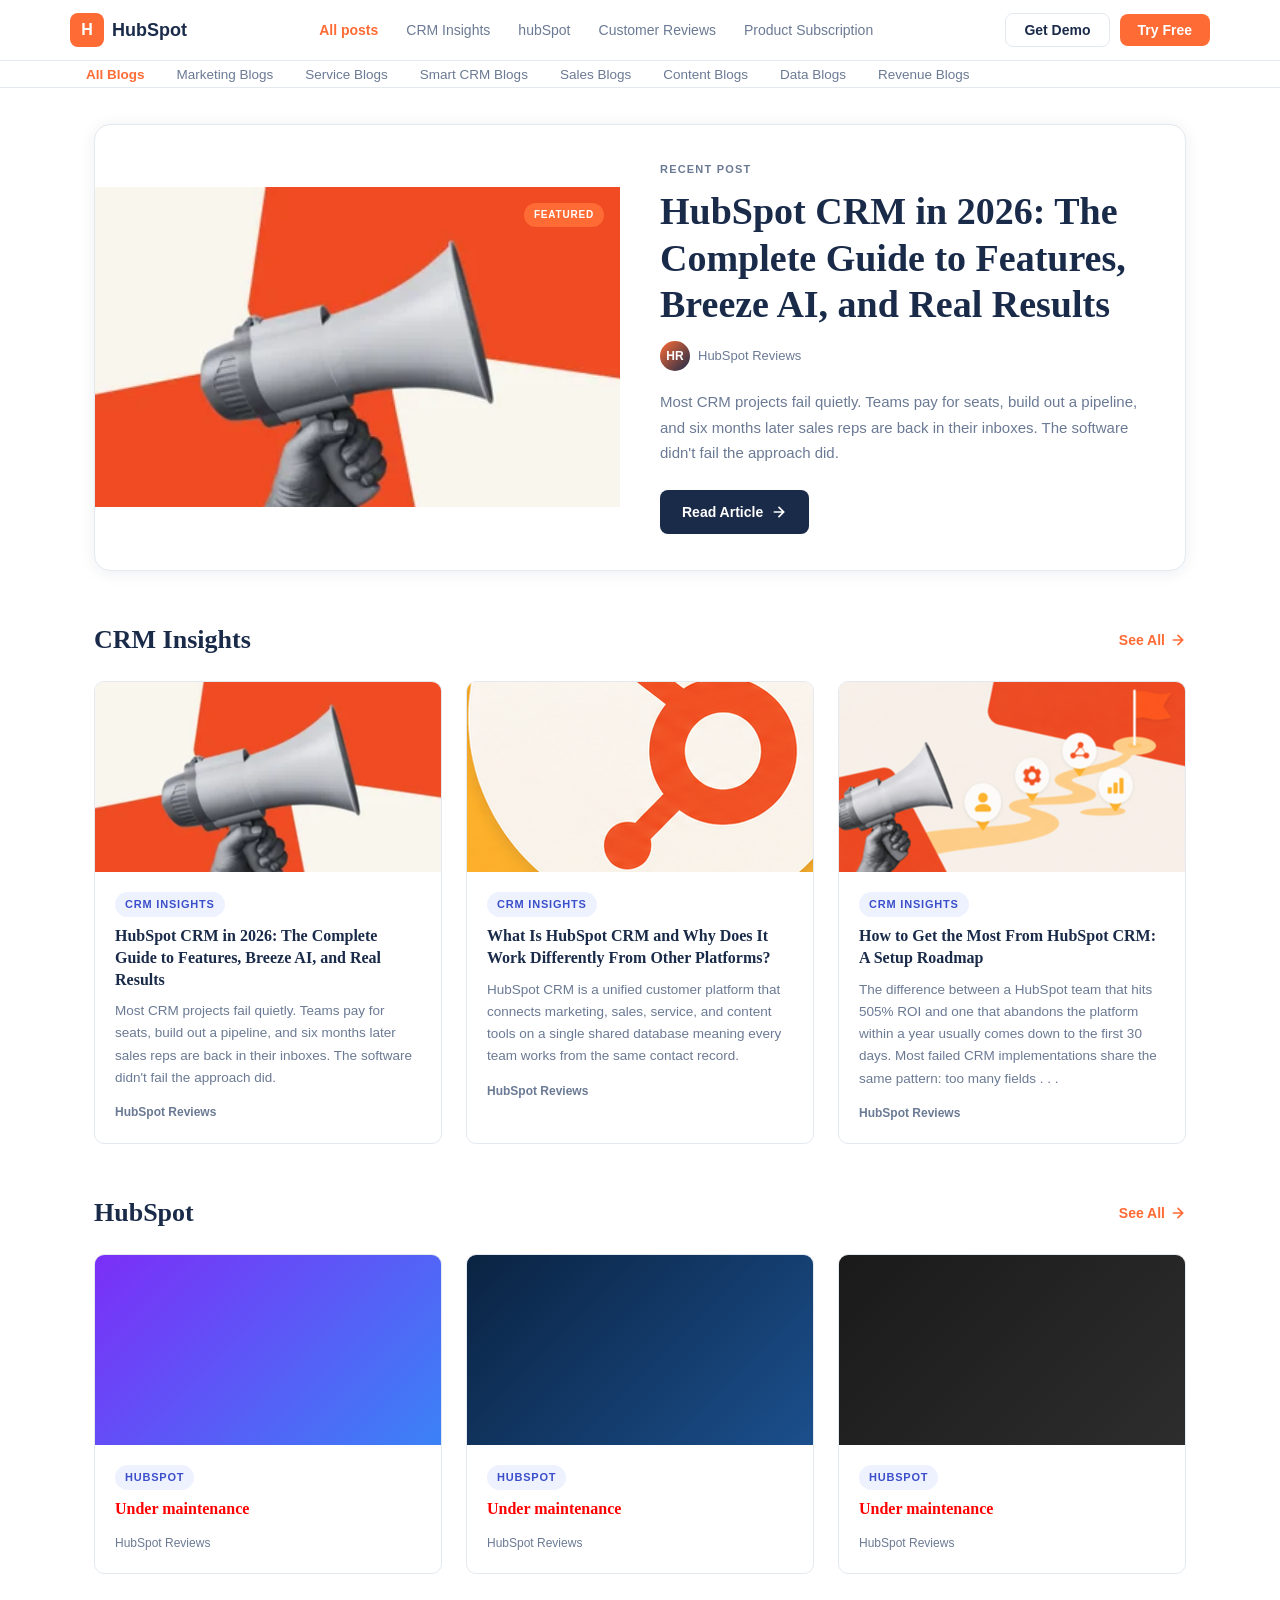
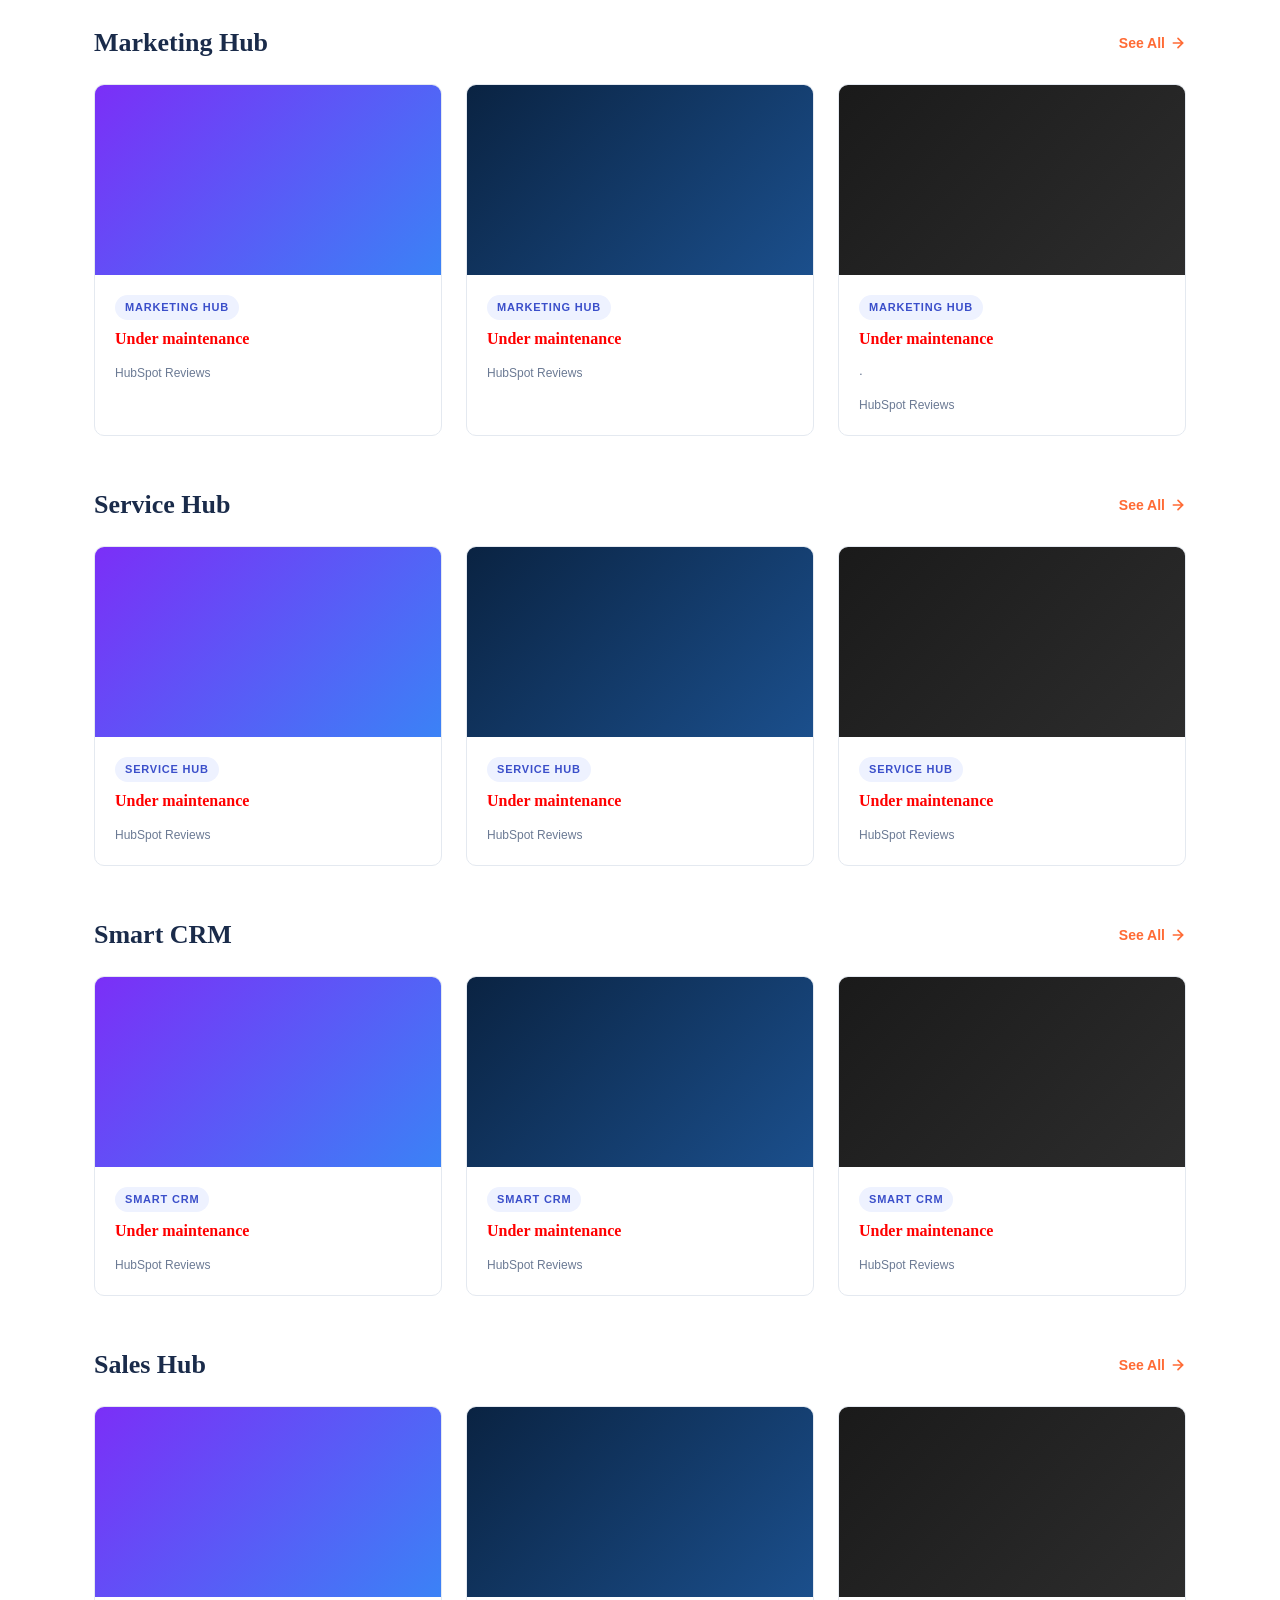
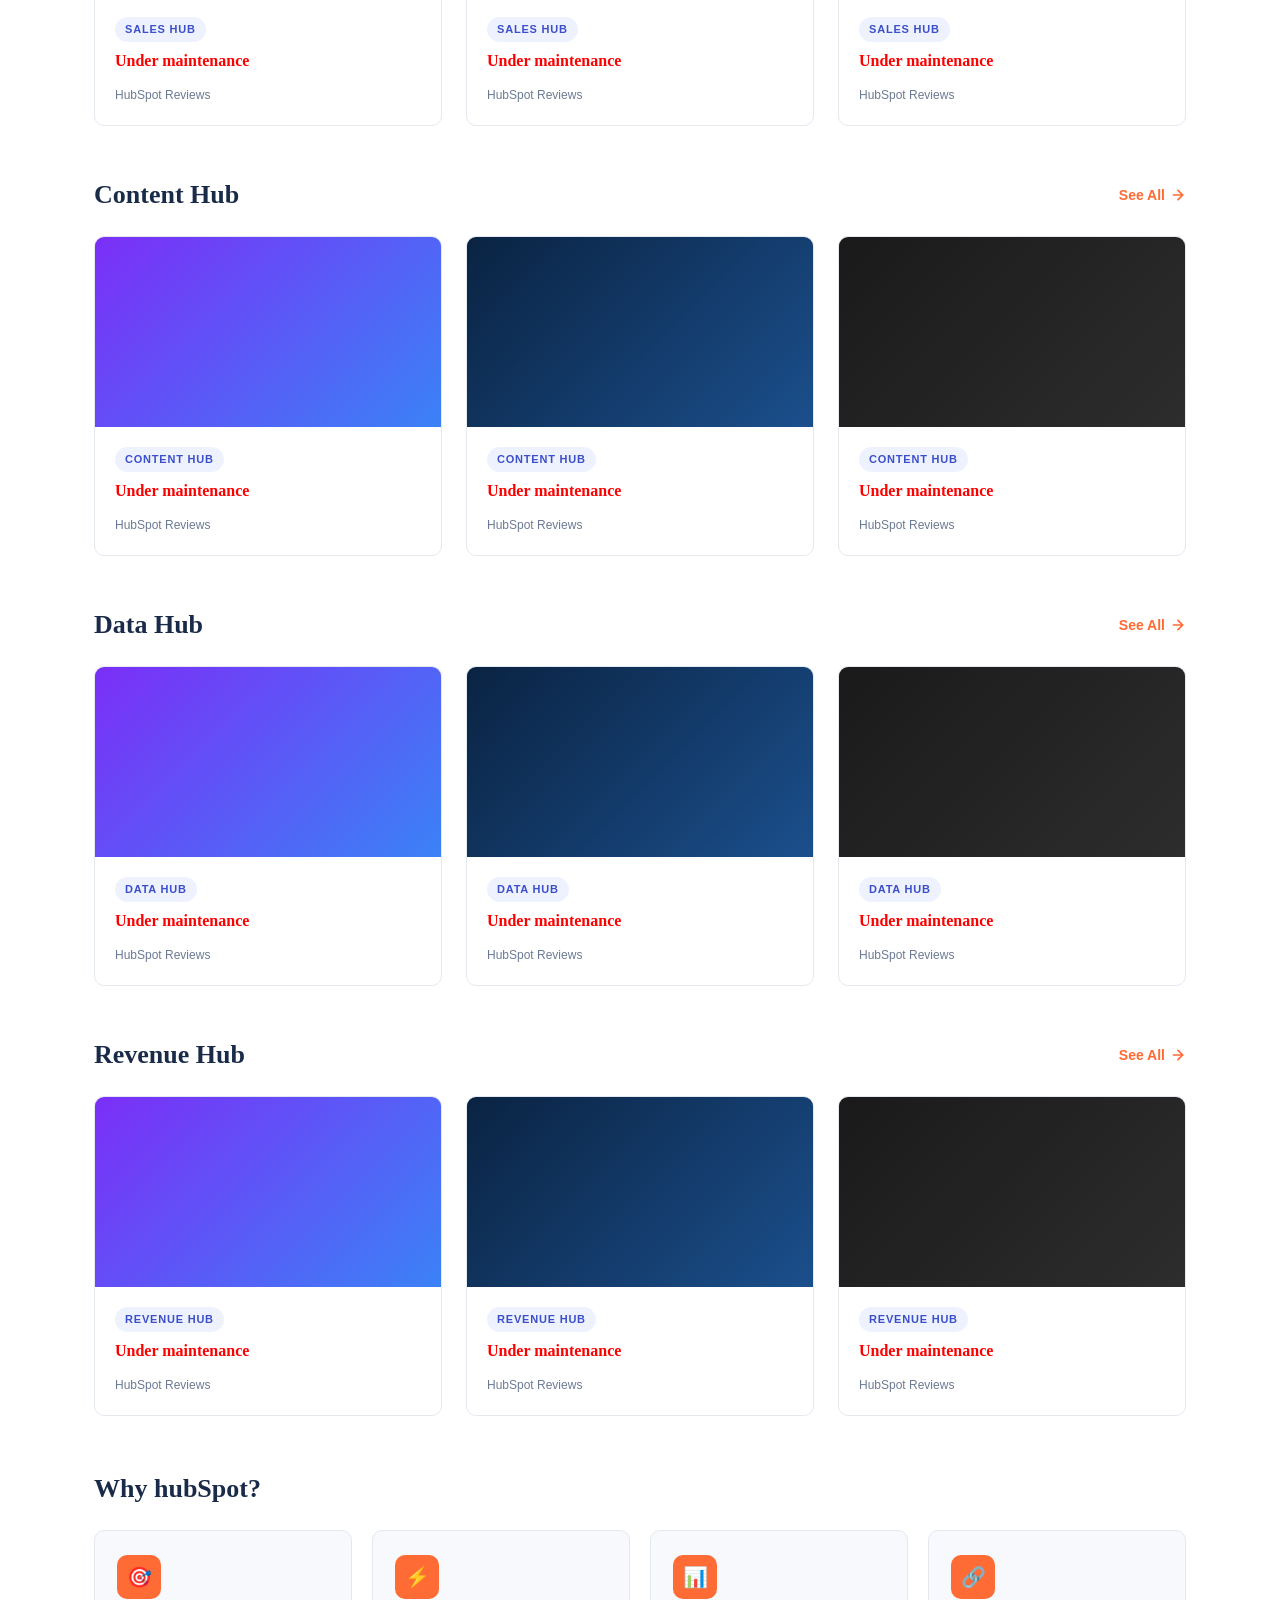
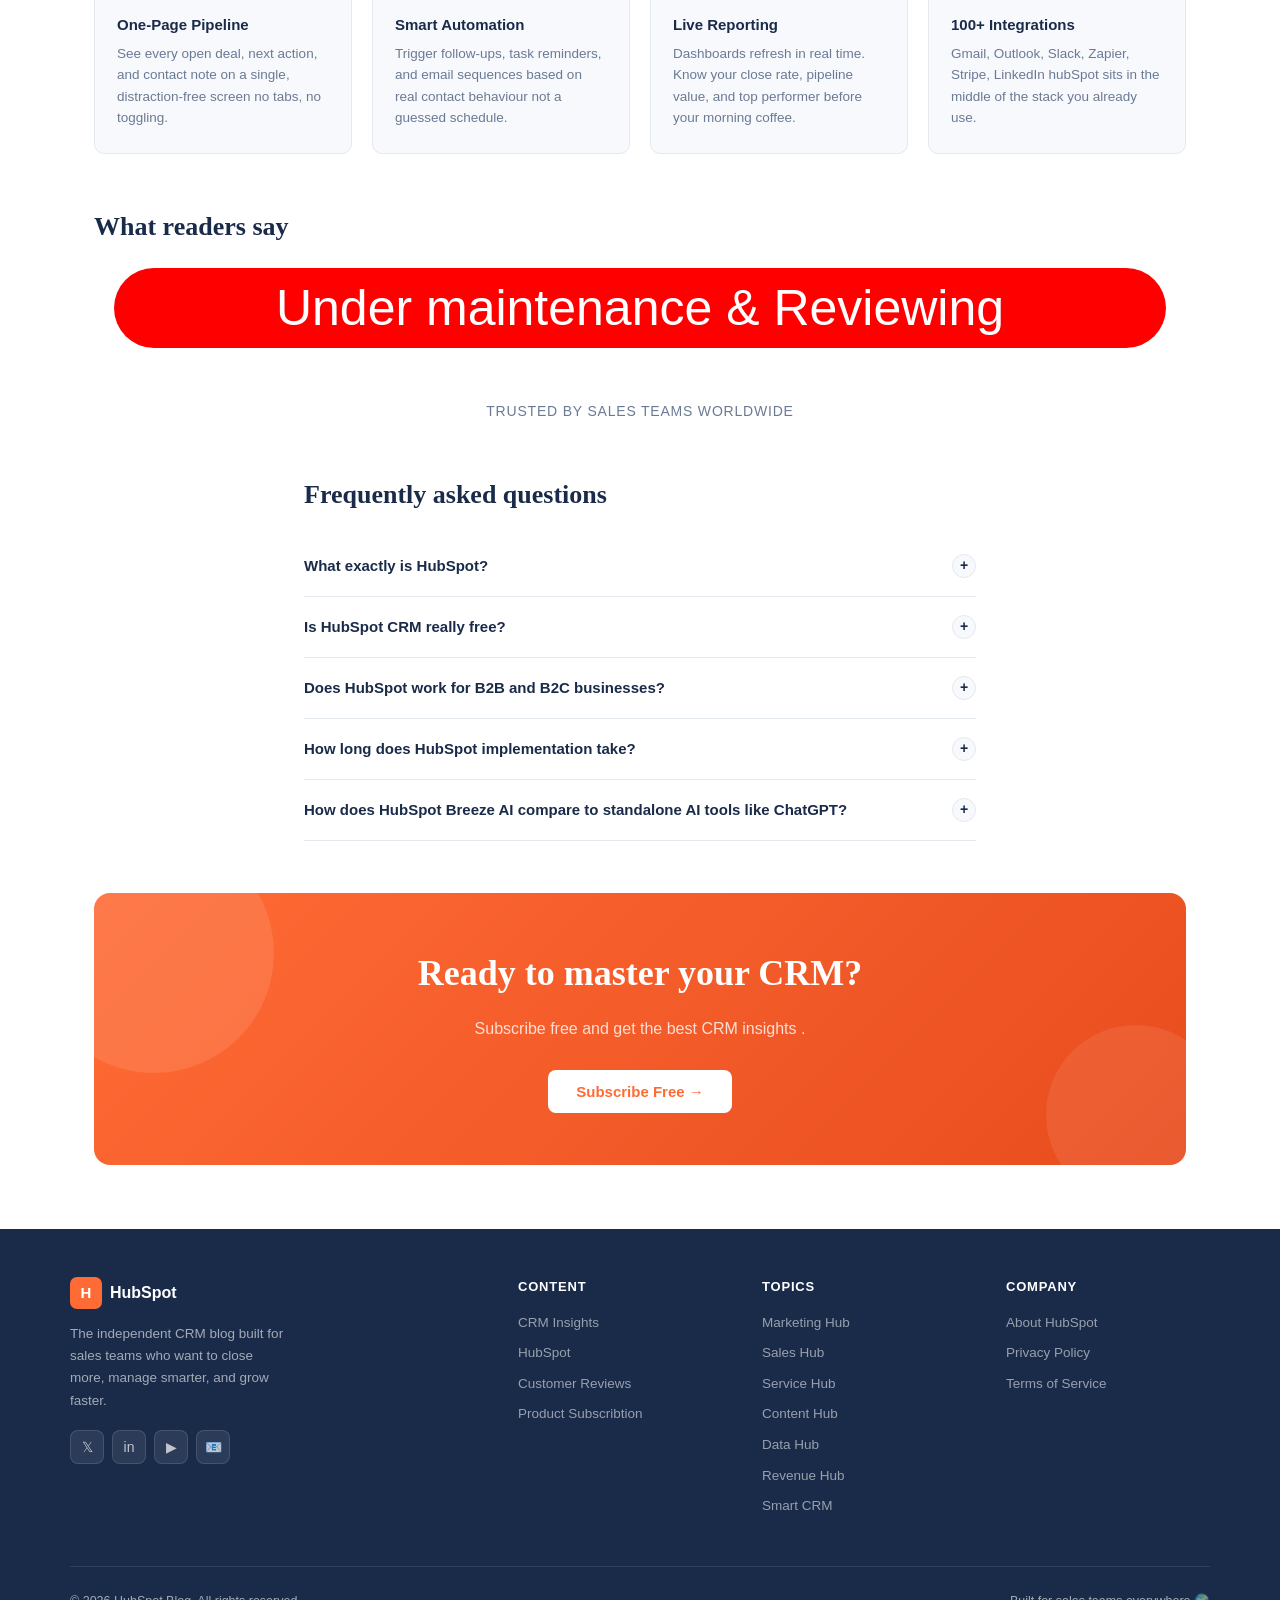
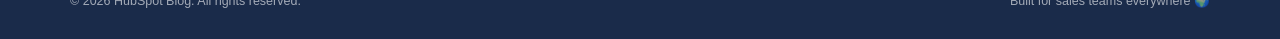
==== index.html @ 6e8374ae "Add files via upload" ====
<!DOCTYPE html>
<html lang="en">

<head>
  <meta charset="UTF-8">
  <meta name="viewport" content="width=device-width, initial-scale=1.0">
  <title>hobSpot — CRM Insights Blog</title>
  <style>
    :root {
      --orange: #FF6B35;
      --orange-light: #FF8C5A;
      --navy: #1A2B4A;
      --navy-soft: #2C3E60;
      --text: #1A2B4A;
      --text-muted: #6B7A94;
      --bg: #FFFFFF;
      --bg-soft: #F7F9FC;
      --bg-card: #FFFFFF;
      --border: #E4E9F0;
      --tag-bg: #EEF2FF;
      --tag-text: #3B4FCA;
      --radius: 10px;
      --radius-sm: 6px;
      --shadow: 0 2px 16px rgba(26, 43, 74, 0.08);
      --shadow-hover: 0 6px 28px rgba(26, 43, 74, 0.14);
      --font-display: 'Georgia', 'Times New Roman', serif;
      --font-body: -apple-system, BlinkMacSystemFont, 'Segoe UI', Roboto, sans-serif;
    }

    *,
    *::before,
    *::after {
      box-sizing: border-box;
      margin: 0;
      padding: 0;
    }

    html{
      scroll-behavior: smooth;
    }
    body {
      font-family: var(--font-body);
      color: var(--text);
      background: var(--bg);
      font-size: 16px;
      line-height: 1.6;
      -webkit-font-smoothing: antialiased;
    }

    a {
      color: inherit;
      text-decoration: none;
    }

    img {
      display: block;
      max-width: 100%;
    }

    /* ── NAV ── */
    nav {
      position: sticky;
      top: 0;
      z-index: 100;
      background: #fff;
      border-bottom: 1px solid var(--border);
      padding: 0 24px;
    }

    .nav-inner {
      max-width: 1140px;
      margin: 0 auto;
      display: flex;
      align-items: center;
      justify-content: space-between;
      height: 60px;
      gap: 20px;
    }

    .logo {
      display: flex;
      align-items: center;
      gap: 8px;
      font-weight: 700;
      font-size: 18px;
      color: var(--navy);
      flex-shrink: 0;
    }

    .logo-icon {
      width: 34px;
      height: 34px;
      background: var(--orange);
      border-radius: 8px;
      display: flex;
      align-items: center;
      justify-content: center;
      color: #fff;
      font-size: 16px;
      font-weight: 800;
    }

    .nav-links {
      display: flex;
      align-items: center;
      gap: 4px;
      list-style: none;
    }

    .nav-links a {
      padding: 6px 12px;
      border-radius: var(--radius-sm);
      font-size: 14px;
      font-weight: 500;
      color: var(--text-muted);
      transition: color .18s, background .18s;
    }

    .nav-links a:hover,
    .nav-links a.active {
      color: var(--navy);
      background: var(--bg-soft);
    }

    .nav-links a.active {
      color: var(--orange);
      background: none;
      font-weight: 600;
    }

    .nav-cta-group {
      display: flex;
      gap: 10px;
      align-items: center;
      flex-shrink: 0;
    }

    .btn-outline {
      padding: 8px 18px;
      border: 1.5px solid var(--border);
      border-radius: 8px;
      font-size: 14px;
      font-weight: 600;
      color: var(--navy);
      background: #fff;
      cursor: pointer;
      transition: border-color .18s, background .18s;
    }

    .btn-outline:hover {
      border-color: var(--navy);
      background: var(--bg-soft);
    }

    .btn-primary {
      padding: 8px 18px;
      border: none;
      border-radius: 8px;
      font-size: 14px;
      font-weight: 700;
      color: #fff;
      background: var(--orange);
      cursor: pointer;
      transition: background .18s, transform .12s;
    }

    .btn-primary:hover {
      background: var(--orange-light);
      transform: translateY(-1px);
    }

    .nav-search {
      display: flex;
      align-items: center;
      gap: 8px;
      background: var(--bg-soft);
      border: 1px solid var(--border);
      border-radius: 8px;
      padding: 6px 12px;
      max-width: 200px;
      flex: 1;
    }

    .nav-search input {
      border: none;
      background: transparent;
      font-size: 13px;
      color: var(--text);
      outline: none;
      width: 100%;
    }

    .nav-search input::placeholder {
      color: var(--text-muted);
    }

    .nav-search svg {
      flex-shrink: 0;
    }

    .hamburger {
      display: none;
      background: none;
      border: none;
      cursor: pointer;
      padding: 6px;
    }

    /* ── CATEGORY BAR ── */
    .cat-bar {
      background: #fff;
      border-bottom: 1px solid var(--border);
      padding: 0 24px;

    }

    .cat-inner {
      max-width: 1140px;
      margin: 0 auto;
      display: flex;
      gap: 0;
      overflow-x: auto;
      -webkit-overflow-scrolling: touch;
      scrollbar-width: none;
    }

    .cat-inner::-webkit-scrollbar {
      display: none;
    }

    .cat-link {
      flex-shrink: 0;
      padding: 12px 16px;
      font-size: 13.5px;
      font-weight: 500;
      color: var(--text-muted);
      border-bottom: 2.5px solid transparent;
      transition: color .18s, border-color .18s;
      cursor: pointer;
      white-space: nowrap;
    }

    .cat-link:hover {
      color: var(--navy);
    }

    .cat-link.active {
      color: var(--orange);
      border-bottom-color: var(--orange);
      font-weight: 600;
    }

    /* ── HERO FEATURE ── */
    .hero-wrap {
      max-width: 1140px;
      margin: 36px auto 0;
      padding: 0 24px;
    }

    .hero-card {
      display: grid;
      grid-template-columns: 1fr 1fr;
      gap: 40px;
      align-items: center;
      background: var(--bg-card);
      border: 1px solid var(--border);
      border-radius: 16px;
      overflow: hidden;
      box-shadow: var(--shadow);
    }

    .hero-img {
      position: relative;
      background: url(/images/image.png);
      background-size: cover;
      background-position: center;
      background-repeat: no-repeat;
      min-height: 320px;
      display: flex;
      align-items: center;
      justify-content: center;
      overflow: hidden;
    }

    .hero-img-visual {
      display: flex;
      flex-direction: column;
      gap: 10px;
      padding: 28px;
      width: 100%;
    }

    .rating-bubble {
      display: flex;
      align-items: center;
      gap: 6px;
      background: rgba(255, 255, 255, 0.12);
      backdrop-filter: blur(8px);
      border: 1px solid rgba(255, 255, 255, 0.18);
      border-radius: 10px;
      padding: 8px 14px;
      color: #fff;
      font-size: 13px;
      font-weight: 600;
      width: fit-content;
      animation: floatUp 3s ease-in-out infinite;
    }

    .rating-bubble:nth-child(2) {
      animation-delay: 1s;
      margin-left: 40px;
    }

    .rating-bubble:nth-child(3) {
      animation-delay: 2s;
      margin-left: 16px;
    }

    .stars {
      color: #FFCC00;
      letter-spacing: 1px;
    }

    @keyframes floatUp {

      0%,
      100% {
        transform: translateY(0);
      }

      50% {
        transform: translateY(-5px);
      }
    }

    .hero-badge {
      position: absolute;
      top: 16px;
      right: 16px;
      background: var(--orange);
      color: #fff;
      font-size: 10px;
      font-weight: 700;
      text-transform: uppercase;
      letter-spacing: .8px;
      padding: 4px 10px;
      border-radius: 20px;
    }

    .hero-content {
      padding: 36px 36px 36px 0;
    }

    .recent-label {
      font-size: 11px;
      font-weight: 700;
      text-transform: uppercase;
      letter-spacing: 1.2px;
      color: var(--text-muted);
      margin-bottom: 10px;
    }

    .hero-title {
      font-family: var(--font-display);
      font-size: clamp(26px, 3.5vw, 38px);
      font-weight: 700;
      color: var(--navy);
      line-height: 1.22;
      margin-bottom: 14px;
    }

    .hero-meta {
      display: flex;
      align-items: center;
      gap: 8px;
      font-size: 13px;
      color: var(--text-muted);
      margin-bottom: 18px;
    }

    .author-avatar {
      width: 30px;
      height: 30px;
      border-radius: 50%;
      background: linear-gradient(135deg, var(--orange), var(--navy));
      display: flex;
      align-items: center;
      justify-content: center;
      color: #fff;
      font-size: 12px;
      font-weight: 700;
      flex-shrink: 0;
    }

    .hero-excerpt {
      font-size: 15px;
      color: var(--text-muted);
      line-height: 1.7;
      margin-bottom: 24px;
    }

    .btn-read {
      display: inline-flex;
      align-items: center;
      gap: 8px;
      padding: 11px 22px;
      background: var(--navy);
      color: #fff;
      border-radius: 8px;
      font-size: 14px;
      font-weight: 600;
      transition: background .18s, transform .12s;
    }

    .btn-read:hover {
      background: var(--navy-soft);
      transform: translateY(-1px);
    }

    .btn-read svg {
      transition: transform .18s;
    }

    .btn-read:hover svg {
      transform: translateX(4px);
    }

    /* ── TOPICS ── */
    .topics-wrap {
      max-width: 1140px;
      margin: 28px auto 0;
      padding: 0 24px;
      display: flex;
      align-items: center;
      flex-wrap: wrap;
      gap: 8px;
    }

    .topics-label {
      font-size: 13px;
      font-weight: 600;
      color: var(--text-muted);
      margin-right: 4px;
    }

    .topic-tag {
      padding: 5px 14px;
      border: 1.5px solid var(--border);
      border-radius: 20px;
      font-size: 13px;
      color: var(--text-muted);
      cursor: pointer;
      transition: border-color .18s, color .18s, background .18s;
      white-space: nowrap;
    }

    .topic-tag:hover,
    .topic-tag.active {
      border-color: var(--orange);
      color: var(--orange);
      background: #FFF3EE;
    }

    /* ── SECTION HEADER ── */
    .section-header {
      max-width: 1140px;
      margin: 48px auto 0;
      padding: 0 24px;
      display: flex;
      align-items: center;
      justify-content: space-between;
    }

    .section-title {
      font-family: var(--font-display);
      font-size: clamp(20px, 2.5vw, 26px);
      font-weight: 700;
      color: var(--navy);
    }

    .see-all {
      display: flex;
      align-items: center;
      gap: 5px;
      font-size: 14px;
      font-weight: 600;
      color: var(--orange);
      cursor: pointer;
      transition: gap .18s;
    }

    .see-all:hover {
      gap: 9px;
    }

    /* ── CARD GRID ── */
    .cards-wrap {
      max-width: 1140px;
      margin: 20px auto 0;
      padding: 0 24px;
      display: grid;
      grid-template-columns: repeat(3, 1fr);
      gap: 24px;
    }

    .blog-card {
      background: var(--bg-card);
      border: 1px solid var(--border);
      border-radius: var(--radius);
      overflow: hidden;
      transition: box-shadow .22s, transform .22s;
      cursor: pointer;
    }

    .blog-card:hover {
      box-shadow: var(--shadow-hover);
      transform: translateY(-3px);
    }

    .card-img {
      width: 100%;
      height: 190px;
      object-fit: cover;
      background: url(/images/image.png);
      background-position: center;
      display: flex;
      align-items: center;
      justify-content: center;
      position: relative;
      overflow: hidden;
    }

    .card-img-alt {
      object-fit: cover;
      background: url(/images/image1.png);
      background-position: center;
    }

    .card-img-alt2 {
      object-fit: cover;
      background: url(/images/image2.png);
      background-position: center;
    }

    .card-img-inner {
      padding: 20px;
      width: 100%;
    }

    .card-img-team {
      display: flex;
      gap: 8px;
      align-items: flex-end;
      justify-content: center;
      padding: 24px;
    }

    .person-block {
      display: flex;
      flex-direction: column;
      align-items: center;
      gap: 6px;
    }

    .person-avatar {
      border-radius: 8px;
      background: rgba(255, 255, 255, 0.15);
      border: 1px solid rgba(255, 255, 255, 0.2);
    }

    .card-cat {
      display: inline-block;
      background: var(--tag-bg);
      color: var(--tag-text);
      font-size: 11px;
      font-weight: 700;
      text-transform: uppercase;
      letter-spacing: .8px;
      padding: 4px 10px;
      border-radius: 20px;
      margin-bottom: 8px;
    }

    .card-content {
      padding: 18px 20px 20px;
    }

    .card-title {
      font-family: var(--font-display);
      font-size: 16px;
      font-weight: 700;
      color: var(--navy);
      line-height: 1.35;
      margin-bottom: 10px;
    }

    .card-excerpt {
      font-size: 13.5px;
      color: var(--text-muted);
      line-height: 1.65;
      margin-bottom: 14px;
    }

    .card-meta {
      display: flex;
      align-items: center;
      gap: 10px;
      font-size: 12px;
      color: var(--text-muted);
    }

    .card-meta-dot {
      width: 3px;
      height: 3px;
      border-radius: 50%;
      background: var(--border);
    }



    /* ── BENEFITS ── */
    .benefits-wrap {
      max-width: 1140px;
      margin: 52px auto 0;
      padding: 0 24px;
    }

    .benefits-grid {
      display: grid;
      grid-template-columns: repeat(4, 1fr);
      gap: 20px;
      margin-top: 20px;
    }

    .benefit-card {
      background: var(--bg-soft);
      border-radius: var(--radius);
      padding: 24px 22px;
      border: 1px solid var(--border);
      transition: box-shadow .2s;
    }

    .benefit-card:hover {
      box-shadow: var(--shadow);
    }

    .benefit-icon {
      width: 44px;
      height: 44px;
      border-radius: 10px;
      background: var(--orange);
      display: flex;
      align-items: center;
      justify-content: center;
      margin-bottom: 14px;
      font-size: 20px;
    }

    .benefit-title {
      font-size: 15px;
      font-weight: 700;
      color: var(--navy);
      margin-bottom: 6px;
    }

    .benefit-desc {
      font-size: 13.5px;
      color: var(--text-muted);
      line-height: 1.6;
    }

    /* ── REVIEWS ── */
    .reviews-wrap {
      max-width: 1140px;
      margin: 52px auto 0;
      padding: 0 24px;
    }

    .reviews-grid {
      display: grid;
      grid-template-columns: repeat(3, 1fr);
      gap: 20px;
      margin-top: 20px;
    }

    .review-card {
      background: var(--bg-soft);
      border: 1px solid var(--border);
      border-radius: var(--radius);
      padding: 24px;
      transition: box-shadow .2s;
    }

    .review-card:hover {
      box-shadow: var(--shadow);
    }

    .review-stars {
      color: #FFCC00;
      font-size: 15px;
      margin-bottom: 12px;
      letter-spacing: 2px;
    }

    .review-text {
      font-size: 14.5px;
      color: var(--text);
      line-height: 1.7;
      margin-bottom: 16px;
      font-style: italic;
    }

    .review-author {
      display: flex;
      align-items: center;
      gap: 10px;
    }

    .review-avatar {
      width: 36px;
      height: 36px;
      border-radius: 50%;
      display: flex;
      align-items: center;
      justify-content: center;
      font-size: 14px;
      font-weight: 700;
      color: #fff;
      flex-shrink: 0;
    }

    .review-name {
      font-size: 13.5px;
      font-weight: 700;
      color: var(--navy);
    }

    .review-role {
      font-size: 12px;
      color: var(--text-muted);
    }

    /* ── TRUST BADGES ── */
    .trust-wrap {
      max-width: 1140px;
      margin: 52px auto 0;
      padding: 0 24px;
      text-align: center;
    }

    .trust-title {
      font-size: 14px;
      color: var(--text-muted);
      font-weight: 500;
      margin-bottom: 24px;
      text-transform: uppercase;
      letter-spacing: .8px;
    }

    .trust-badges {
      display: flex;
      align-items: center;
      justify-content: center;
      flex-wrap: wrap;
      gap: 20px;
    }

    .trust-badge {
      display: flex;
      align-items: center;
      gap: 8px;
      padding: 12px 22px;
      border: 1.5px solid var(--border);
      border-radius: 10px;
      font-size: 13px;
      font-weight: 600;
      color: var(--navy);
      background: #fff;
    }

    .trust-badge-icon {
      font-size: 18px;
    }

    /* ── FAQ ── */
    .faq-wrap {
      max-width: 720px;
      margin: 52px auto 0;
      padding: 0 24px;
    }

    .faq-item {
      border-bottom: 1px solid var(--border);
      overflow: hidden;
    }

    .faq-question {
      display: flex;
      align-items: center;
      justify-content: space-between;
      padding: 18px 0;
      cursor: pointer;
      font-size: 15px;
      font-weight: 600;
      color: var(--navy);
      gap: 16px;
      user-select: none;
    }

    .faq-icon {
      width: 24px;
      height: 24px;
      border-radius: 50%;
      background: var(--bg-soft);
      border: 1.5px solid var(--border);
      display: flex;
      align-items: center;
      justify-content: center;
      flex-shrink: 0;
      transition: background .18s, transform .28s;
      font-size: 14px;
      color: var(--navy);
      font-weight: 700;
    }

    .faq-item.open .faq-icon {
      background: var(--orange);
      color: #fff;
      border-color: var(--orange);
      transform: rotate(45deg);
    }

    .faq-answer {
      max-height: 0;
      overflow: hidden;
      transition: max-height .32s cubic-bezier(0.4, 0, 0.2, 1), padding .32s;
      font-size: 14.5px;
      color: var(--text-muted);
      line-height: 1.75;
    }

    .faq-answer-inner {
      padding: 0 0 18px;
    }

    /* ── CTA BOTTOM ── */
    .cta-wrap {
      max-width: 1140px;
      margin: 52px auto 0;
      padding: 0 24px;
    }

    .cta-card {
      background: linear-gradient(135deg, #FF6B35 0%, #E84C1E 100%);
      border-radius: 16px;
      padding: 52px;
      text-align: center;
      position: relative;
      overflow: hidden;
    }

    .cta-card::before {
      content: '';
      position: absolute;
      top: -60px;
      left: -60px;
      width: 240px;
      height: 240px;
      border-radius: 50%;
      background: rgba(255, 255, 255, 0.1);
      pointer-events: none;
    }

    .cta-card::after {
      content: '';
      position: absolute;
      bottom: -40px;
      right: -40px;
      width: 180px;
      height: 180px;
      border-radius: 50%;
      background: rgba(255, 255, 255, 0.08);
      pointer-events: none;
    }

    .cta-title {
      font-family: var(--font-display);
      font-size: clamp(24px, 3vw, 36px);
      font-weight: 700;
      color: #fff;
      margin-bottom: 14px;
      position: relative;
    }

    .cta-sub {
      font-size: 16px;
      color: rgba(255, 255, 255, 0.8);
      margin-bottom: 28px;
      position: relative;
    }

    .cta-btns {
      display: flex;
      gap: 12px;
      justify-content: center;
      flex-wrap: wrap;
      position: relative;
    }

    .cta-btn-white {
      padding: 13px 28px;
      background: #fff;
      color: var(--orange);
      border: none;
      border-radius: 8px;
      font-size: 15px;
      font-weight: 700;
      cursor: pointer;
      transition: transform .14s, box-shadow .14s;
    }

    .cta-btn-white:hover {
      transform: translateY(-2px);
      box-shadow: 0 6px 20px rgba(0, 0, 0, 0.2);
    }

    .cta-btn-ghost {
      padding: 13px 28px;
      background: transparent;
      color: #fff;
      border: 2px solid rgba(255, 255, 255, 0.5);
      border-radius: 8px;
      font-size: 15px;
      font-weight: 600;
      cursor: pointer;
      transition: border-color .18s, background .18s;
    }

    .cta-btn-ghost:hover {
      border-color: #fff;
      background: rgba(255, 255, 255, 0.1);
    }

    /* ── FOOTER ── */
    footer {
      margin-top: 64px;
      background: var(--navy);
      color: rgba(255, 255, 255, 0.6);
      padding: 48px 24px 28px;
    }

    .footer-inner {
      max-width: 1140px;
      margin: 0 auto;
      display: grid;
      grid-template-columns: 2fr 1fr 1fr 1fr;
      gap: 40px;
      padding-bottom: 40px;
      border-bottom: 1px solid rgba(255, 255, 255, 0.1);
    }

    .footer-logo {
      display: flex;
      align-items: center;
      gap: 8px;
      margin-bottom: 14px;
    }

    .footer-logo-icon {
      width: 32px;
      height: 32px;
      background: var(--orange);
      border-radius: 7px;
      display: flex;
      align-items: center;
      justify-content: center;
      color: #fff;
      font-size: 15px;
      font-weight: 800;
    }

    .footer-logo-text {
      font-size: 16px;
      font-weight: 700;
      color: #fff;
    }

    .footer-tagline {
      font-size: 13.5px;
      line-height: 1.65;
      max-width: 220px;
      margin-bottom: 18px;
    }

    .footer-social {
      display: flex;
      gap: 8px;
    }

    .social-btn {
      width: 34px;
      height: 34px;
      border-radius: 8px;
      background: rgba(255, 255, 255, 0.08);
      border: 1px solid rgba(255, 255, 255, 0.12);
      display: flex;
      align-items: center;
      justify-content: center;
      font-size: 14px;
      color: rgba(255, 255, 255, 0.7);
      cursor: pointer;
      transition: background .18s;
      text-decoration: none;
    }

    .social-btn:hover {
      background: rgba(255, 255, 255, 0.15);
      color: #fff;
    }

    .footer-col-title {
      font-size: 13px;
      font-weight: 700;
      color: #fff;
      text-transform: uppercase;
      letter-spacing: .8px;
      margin-bottom: 14px;
    }

    .footer-col a {
      display: block;
      font-size: 13.5px;
      color: rgba(255, 255, 255, 0.55);
      margin-bottom: 9px;
      transition: color .18s;
    }

    .footer-col a:hover {
      color: #fff;
    }

    .footer-bottom {
      max-width: 1140px;
      margin: 24px auto 0;
      display: flex;
      align-items: center;
      justify-content: space-between;
      font-size: 12.5px;
      flex-wrap: wrap;
      gap: 8px;
    }

    /* ── MOBILE NAV DRAWER ── */
    .mobile-menu {
      display: none;
      position: fixed;
      inset: 0;
      z-index: 200;
    }

    .mobile-menu.open {
      display: block;
    }

    .mobile-overlay {
      position: absolute;
      inset: 0;
      background: rgba(0, 0, 0, 0.4);
    }

    .mobile-drawer {
      position: absolute;
      top: 0;
      right: 0;
      width: 260px;
      height: 100%;
      background: #fff;
      padding: 20px 24px;
      overflow-y: auto;
    }

    .mobile-drawer-header {
      display: flex;
      justify-content: flex-end;
      margin-bottom: 20px;
    }

    .mobile-close {
      background: none;
      border: none;
      font-size: 22px;
      cursor: pointer;
      color: var(--navy);
    }

    .mobile-nav-link {
      display: block;
      padding: 12px 0;
      font-size: 15px;
      font-weight: 500;
      color: var(--navy);
      border-bottom: 1px solid var(--border);
    }

    /* ── RESPONSIVE ── */
    @media (max-width: 960px) {
      .hero-card {
        grid-template-columns: 1fr;
      }

      .hero-img {
        min-height: 220px;
      }

      .hero-content {
        padding: 28px;
      }

      .cards-wrap {
        grid-template-columns: 1fr 1fr;
      }

      .benefits-grid {
        grid-template-columns: 1fr 1fr;
      }

      .reviews-grid {
        grid-template-columns: 1fr 1fr;
      }

      .newsletter-card {
        grid-template-columns: 1fr;
        padding: 32px;
        gap: 24px;
      }

      .footer-inner {
        grid-template-columns: 1fr 1fr;
        gap: 28px;
      }

      .nav-links,
      .nav-search {
        display: none;
      }

      .hamburger {
        display: block;
      }
    }

    @media (max-width: 640px) {
      .cards-wrap {
        grid-template-columns: 1fr;
      }

      .benefits-grid {
        grid-template-columns: 1fr 1fr;
      }

      .reviews-grid {
        grid-template-columns: 1fr;
      }

      .nl-input-row {
        flex-direction: column;
      }

      .footer-inner {
        grid-template-columns: 1fr;
      }

      .cta-card {
        padding: 36px 24px;
      }

      .hero-card {
        border-radius: 12px;
      }

      .section-header {
        flex-wrap: wrap;
        gap: 8px;
      }
    }

    @media (max-width: 400px) {
      .benefits-grid {
        grid-template-columns: 1fr;
      }
    }

    /* ── TOAST ── */
    .toast {
      position: fixed;
      bottom: 24px;
      right: 24px;
      background: var(--navy);
      color: #fff;
      padding: 14px 22px;
      border-radius: 10px;
      font-size: 14px;
      font-weight: 500;
      box-shadow: 0 8px 24px rgba(0, 0, 0, 0.2);
      opacity: 0;
      transform: translateY(16px);
      transition: opacity .28s, transform .28s;
      z-index: 9999;
      max-width: 300px;
    }

    .toast.show {
      opacity: 1;
      transform: translateY(0);
    }

    /* ── READING PROGRESS ── */
    #progress-bar {
      position: fixed;
      top: 0;
      left: 0;
      height: 3px;
      background: var(--orange);
      width: 0%;
      z-index: 999;
      transition: width .1s;
    }
  </style>
</head>

<body>

  <div id="progress-bar"></div>

  <!-- NAV -->
  <nav>
    <div class="nav-inner">
      <a href="#" class="logo">
        <div class="logo-icon">H</div>
        HubSpot
      </a>
      <ul class="nav-links">
        <li><a href="#hero" class="active">All posts</a></li>
        <li><a href="#insights">CRM Insights</a></li>
        <li><a href="#HubSpot">hubSpot </a></li>
        <li><a href="#review">Customer Reviews</a></li>
        <li><a href="#produt">Product Subscription</a></li>
      </ul>

      <div class="nav-cta-group">
        <button class="btn-outline">Get Demo</button>
        <button class="btn-primary">Try Free</button>
      </div>
      <button class="hamburger" onclick="openMenu()" aria-label="Menu">
        <svg width="22" height="22" viewBox="0 0 24 24" fill="none" stroke="#1A2B4A" stroke-width="2.2"
          stroke-linecap="round">
          <line x1="3" y1="6" x2="21" y2="6" />
          <line x1="3" y1="12" x2="21" y2="12" />
          <line x1="3" y1="18" x2="21" y2="18" />
        </svg>
      </button>
    </div>
  </nav>

  <!-- CATEGORY BAR -->
  <div class="cat-bar">
    <div class="cat-inner">
      <a href="#hero"><span class="cat-link active">All Blogs</span></a>
      <a href="#Marketing"> <span class="cat-link">Marketing Blogs</span></a>
      <a href="#Service"> <span class="cat-link">Service Blogs</span></a>
      <a href="#Smart"> <span class="cat-link">Smart CRM Blogs</span></a>
      <a href="#Sales"> <span class="cat-link">Sales Blogs</span></a>
      <a href="#Content"> <span class="cat-link">Content Blogs </span></a>
      <a href="#Data"> <span class="cat-link">Data Blogs</span></a>
      <a href="#Revenue"> <span class="cat-link">Revenue Blogs</span></a>

    </div>
  </div>

  <!-- HERO FEATURED POST -->
  <section id="hero">
    <div class="hero-wrap">
      <div class="hero-card">
        <div class="hero-img">
          <div class="hero-img-visual">
          </div>
          <div class="hero-badge">FEATURED</div>
        </div>
        <div class="hero-content">
          <p class="recent-label">RECENT POST</p>
          <h1 class="hero-title">HubSpot CRM in 2026: The Complete Guide to Features, Breeze AI, and Real Results</h1>
          <div class="hero-meta">
            <div class="author-avatar">HR</div>
            <span>HubSpot Reviews</span>
            

          </div>
          <p class="hero-excerpt">
            Most CRM projects fail quietly. Teams pay for seats, build out a pipeline, and six months later sales reps
            are
            back in their inboxes. The software didn't fail the approach did. </p>
          <a href="/pages/heroPage.html" target="_blank" class="btn-read">
            Read Article
            <svg width="16" height="16" viewBox="0 0 24 24" fill="none" stroke="currentColor" stroke-width="2.5"
              stroke-linecap="round">
              <path d="M5 12h14M12 5l7 7-7 7" />
            </svg>
          </a>
        </div>
      </div>
    </div>
  </section>

  <!-- TOPICS 
  <div class="topics-wrap">
    <span class="topics-label">Topics:</span>
    <span class="topic-tag active">Contact management</span>
    <span class="topic-tag">CRM</span>
    <span class="topic-tag">Customer relationship management</span>
    <span class="topic-tag">Email management</span>
    <span class="topic-tag">Lead generation</span>
    <span class="topic-tag">News</span>
    <span class="topic-tag">Pipeline management</span>
    <span class="topic-tag">Sales automation</span>
    <span class="topic-tag">Sales career</span>
    <span class="topic-tag">Sales process</span>
    <span class="topic-tag">Sales productivity</span>
    <span class="topic-tag">Small business</span>
    <span class="topic-tag">Thought leadership</span>
  </div>-->

  <!-- CRM INSIGHTS -->
  <section id="insights">
    <div class="section-header">
      <h2 class="section-title">CRM Insights</h2>
      <a href="#" class="see-all">See All <svg width="16" height="16" viewBox="0 0 24 24" fill="none"
          stroke="currentColor" stroke-width="2.5" stroke-linecap="round">
          <path d="M5 12h14M12 5l7 7-7 7" />
        </svg></a>
    </div>
    <div class="cards-wrap">
      <!-- Card 1 
        <span class="card-meta-dot"></span> -->
      <div class="blog-card" onclick="showToast('Opening article...')">
        <a href="/pages/heroPage.html" target="_blank">
          <div class="card-img">
            <div class="card-img-inner">
            </div>
          </div>
          <div class="card-content">
            <span class="card-cat">CRM Insights</span>
            <h3 class="card-title">HubSpot CRM in 2026: The Complete Guide to Features, Breeze AI, and Real Results</h3>
            <p class="card-excerpt">Most CRM projects fail quietly. Teams pay for seats, build out a pipeline, and six
              months later sales reps are back in their inboxes. The software didn't fail the approach did.</p>
            <div class="card-meta">
              <span><strong> HubSpot Reviews</strong></span>

            </div>
          </div>
        </a>
      </div>
      <!-- Card 2 -->
      <div class="blog-card" onclick="showToast('Opening article...')">
        <a href="/pages/page2.html" target="_blank">
          <div class="card-img card-img-alt">
            <div class="card-img-team">
            </div>
          </div>
          <div class="card-content">
            <span class="card-cat">CRM Insights</span>
            <h3 class="card-title">What Is HubSpot CRM and Why Does It Work Differently From Other Platforms?</h3>
            <p class="card-excerpt">HubSpot CRM is a unified customer platform that connects marketing, sales, service,
              and content tools on a single shared database meaning every team works from the same contact record.</p>
            <div class="card-meta">
              <span><strong> HubSpot Reviews </strong></span>

            </div>
          </div>
        </a>
      </div>
      <!-- Card 3 -->
      <div class="blog-card" onclick="showToast('Opening article...')">
        <a href="/pages/page3.html" target="_blank">
          <div class="card-img card-img-alt2">

          </div>
          <div class="card-content">
            <span class="card-cat">CRM Insights</span>
            <h3 class="card-title">How to Get the Most From HubSpot CRM: A Setup Roadmap</h3>
            <p class="card-excerpt">The difference between a HubSpot team that hits 505% ROI and one that abandons the
              platform within a year usually comes down to the first 30 days. Most failed CRM implementations share the
              same pattern: too many fields . . .
            </p>
            <div class="card-meta">
              <span><strong>HubSpot Reviews</strong></span>

            </div>
          </div>
        </a>
      </div>
    </div>
  </section>

  <!-- HOBSPOT TIPS -->
  <section id="HubSpot">
    <div class="section-header">
      <h2 class="section-title">HubSpot </h2>
      <a href="#" class="see-all">See All <svg width="16" height="16" viewBox="0 0 24 24" fill="none"
          stroke="currentColor" stroke-width="2.5" stroke-linecap="round">
          <path d="M5 12h14M12 5l7 7-7 7" />
        </svg></a>
    </div>
    <div class="cards-wrap">
      <div class="blog-card" onclick="showToast('Opening article...')">
        <div class="card-img" style="background:linear-gradient(135deg,#7B2FF7,#3B82F6);">

        </div>
        <div class="card-content">
          <span class="card-cat">hubSpot</span>
          <h3 class="card-title"><span style="color: red;""> Under maintenance</span></h3>
          <p class=" card-excerpt"> </p>
              <div class="card-meta">
                <span>HubSpot Reviews</span>

              </div>
        </div>
      </div>
      <div class="blog-card" onclick="showToast('Opening article...')">
        <div class="card-img" style="background:linear-gradient(135deg,#0A2342,#1B4F8C);">

        </div>
        <div class="card-content">
          <span class="card-cat">hubSpot </span>
          <h3 class="card-title"><span style="color: red;""> Under maintenance</span></h3>       
             <p class=" card-excerpt"> </p>
              <div class="card-meta">
                <span>HubSpot Reviews</span>

              </div>
        </div>
      </div>
      <div class="blog-card" onclick="showToast('Opening article...')">
        <div class="card-img" style="background:linear-gradient(135deg,#1A1A1A,#2D2D2D);">

        </div>
        <div class="card-content">
          <span class="card-cat">hubSpot </span>
          <h3 class="card-title"><span style="color: red;""> Under maintenance</span></h3>
          <p class=" card-excerpt"></p>
              <div class="card-meta">
                <span>HubSpot Reviews</span>

              </div>
        </div>
      </div>
    </div>
  </section>


  <!-- MARKETING BLOGS -->
  <section id="Marketing">
    <div class="section-header">
      <h2 class="section-title">Marketing Hub</h2>
      <a href="#" class="see-all">See All <svg width="16" height="16" viewBox="0 0 24 24" fill="none"
          stroke="currentColor" stroke-width="2.5" stroke-linecap="round">
          <path d="M5 12h14M12 5l7 7-7 7" />
        </svg></a>
    </div>
    <div class="cards-wrap">
      <div class="blog-card" onclick="showToast('Opening article...')">
        <div class="card-img" style="background:linear-gradient(135deg,#7B2FF7,#3B82F6);">

        </div>
        <div class="card-content">
          <span class="card-cat">Marketing Hub</span>
          <h3 class="card-title"><span style="color: red;""> Under maintenance</span></h3>
          <p class=" card-excerpt"> </p>
              <div class="card-meta">
                <span>HubSpot Reviews</span>

              </div>
        </div>
      </div>
      <div class="blog-card" onclick="showToast('Opening article...')">
        <div class="card-img" style="background:linear-gradient(135deg,#0A2342,#1B4F8C);">

        </div>
        <div class="card-content">
          <span class="card-cat">Marketing Hub</span>
          <h3 class="card-title"><span style="color: red;""> Under maintenance</span></h3>
          <p class=" card-excerpt"></p>
              <div class="card-meta">
                <span>HubSpot Reviews</span>

              </div>
        </div>
      </div>
      <div class="blog-card" onclick="showToast('Opening article...')">
        <div class="card-img" style="background:linear-gradient(135deg,#1A1A1A,#2D2D2D);">

        </div>
        <div class="card-content">
          <span class="card-cat">Marketing Hub</span>
          <h3 class="card-title"><span style="color: red;""> Under maintenance</span></h3>
          <p class=" card-excerpt">.</p>
              <div class="card-meta">
                <span>HubSpot Reviews</span>

              </div>
        </div>
      </div>
    </div>
  </section>

  <!-- Service -->

  <section id="Service">
    <div class="section-header">
      <h2 class="section-title">Service Hub</h2>
      <a href="#" class="see-all">See All <svg width="16" height="16" viewBox="0 0 24 24" fill="none"
          stroke="currentColor" stroke-width="2.5" stroke-linecap="round">
          <path d="M5 12h14M12 5l7 7-7 7" />
        </svg></a>
    </div>
    <div class="cards-wrap">
      <div class="blog-card" onclick="showToast('Opening article...')">
        <div class="card-img" style="background:linear-gradient(135deg,#7B2FF7,#3B82F6);">

        </div>
        <div class="card-content">
          <span class="card-cat">Service Hub</span>
          <h3 class="card-title"><span style="color: red;""> Under maintenance</span></h3>
          <p class=" card-excerpt"> </p>
              <div class="card-meta">
                <span>HubSpot Reviews</span>

              </div>
        </div>
      </div>
      <div class="blog-card" onclick="showToast('Opening article...')">
        <div class="card-img" style="background:linear-gradient(135deg,#0A2342,#1B4F8C);">

        </div>
        <div class="card-content">
          <span class="card-cat">Service Hub</span>
          <h3 class="card-title"><span style="color: red;""> Under maintenance</span></h3>
          <p class=" card-excerpt"> </p>
              <div class="card-meta">
                <span>HubSpot Reviews</span>
              </div>
        </div>
      </div>
      <div class="blog-card" onclick="showToast('Opening article...')">
        <div class="card-img" style="background:linear-gradient(135deg,#1A1A1A,#2D2D2D);">

        </div>
        <div class="card-content">
          <span class="card-cat">Service Hub</span>
          <h3 class="card-title"><span style="color: red;""> Under maintenance</span></h3>
          <p class=" card-excerpt"> </p>
              <div class="card-meta">
                <span>HubSpot Reviews</span>

              </div>
        </div>
      </div>
    </div>
  </section>

  <!-- Smart CRM  -->

  <section id="Smart">
    <div class="section-header">
      <h2 class="section-title">Smart CRM </h2>
      <a href="#" class="see-all">See All <svg width="16" height="16" viewBox="0 0 24 24" fill="none"
          stroke="currentColor" stroke-width="2.5" stroke-linecap="round">
          <path d="M5 12h14M12 5l7 7-7 7" />
        </svg></a>
    </div>
    <div class="cards-wrap">
      <div class="blog-card" onclick="showToast('Opening article...')">
        <div class="card-img" style="background:linear-gradient(135deg,#7B2FF7,#3B82F6);">

        </div>
        <div class="card-content">
          <span class="card-cat">Smart CRM</span>
          <h3 class="card-title"><span style="color: red;""> Under maintenance</span></h3>
          <p class=" card-excerpt"> </p>
              <div class="card-meta">
                <span>HubSpot Reviews</span>

              </div>
        </div>
      </div>
      <div class="blog-card" onclick="showToast('Opening article...')">
        <div class="card-img" style="background:linear-gradient(135deg,#0A2342,#1B4F8C);">

        </div>
        <div class="card-content">
          <span class="card-cat">Smart CRM</span>
          <h3 class="card-title"><span style="color: red;""> Under maintenance</span></h3>
          <p class=" card-excerpt"> </p>
              <div class="card-meta">
                <span>HubSpot Reviews</span>
              </div>
        </div>
      </div>
      <div class="blog-card" onclick="showToast('Opening article...')">
        <div class="card-img" style="background:linear-gradient(135deg,#1A1A1A,#2D2D2D);">

        </div>
        <div class="card-content">
          <span class="card-cat">Smart CRM </span>
          <h3 class="card-title"><span style="color: red;""> Under maintenance</span></h3>
          <p class=" card-excerpt"> </p>
              <div class="card-meta">
                <span>HubSpot Reviews</span>

              </div>
        </div>
      </div>
    </div>
  </section>

  <!-- Sales -->

  <section id="Sales">
    <div class="section-header">
      <h2 class="section-title">Sales Hub</h2>
      <a href="#" class="see-all">See All <svg width="16" height="16" viewBox="0 0 24 24" fill="none"
          stroke="currentColor" stroke-width="2.5" stroke-linecap="round">
          <path d="M5 12h14M12 5l7 7-7 7" />
        </svg></a>
    </div>
    <div class="cards-wrap">
      <div class="blog-card" onclick="showToast('Opening article...')">
        <div class="card-img" style="background:linear-gradient(135deg,#7B2FF7,#3B82F6);">

        </div>
        <div class="card-content">
          <span class="card-cat">Sales Hub</span>
          <h3 class="card-title"><span style="color: red;""> Under maintenance</span></h3>
          <p class=" card-excerpt"> </p>
              <div class="card-meta">
                <span>HubSpot Reviews</span>

              </div>
        </div>
      </div>
      <div class="blog-card" onclick="showToast('Opening article...')">
        <div class="card-img" style="background:linear-gradient(135deg,#0A2342,#1B4F8C);">

        </div>
        <div class="card-content">
          <span class="card-cat">Sales HUb</span>
          <h3 class="card-title"><span style="color: red;""> Under maintenance</span></h3>
          <p class=" card-excerpt"> </p>
              <div class="card-meta">
                <span>HubSpot Reviews</span>
              </div>
        </div>
      </div>
      <div class="blog-card" onclick="showToast('Opening article...')">
        <div class="card-img" style="background:linear-gradient(135deg,#1A1A1A,#2D2D2D);">

        </div>
        <div class="card-content">
          <span class="card-cat">Sales Hub</span>
          <h3 class="card-title"><span style="color: red;""> Under maintenance</span></h3>
          <p class=" card-excerpt"> </p>
              <div class="card-meta">
                <span>HubSpot Reviews</span>

              </div>
        </div>
      </div>
    </div>
  </section>

  <!-- Content  -->

  <section id="Content">
    <div class="section-header">
      <h2 class="section-title">Content Hub</h2>
      <a href="#" class="see-all">See All <svg width="16" height="16" viewBox="0 0 24 24" fill="none"
          stroke="currentColor" stroke-width="2.5" stroke-linecap="round">
          <path d="M5 12h14M12 5l7 7-7 7" />
        </svg></a>
    </div>
    <div class="cards-wrap">
      <div class="blog-card" onclick="showToast('Opening article...')">
        <div class="card-img" style="background:linear-gradient(135deg,#7B2FF7,#3B82F6);">

        </div>
        <div class="card-content">
          <span class="card-cat">Content Hub</span>
          <h3 class="card-title"><span style="color: red;""> Under maintenance</span></h3>
          <p class=" card-excerpt"> </p>
              <div class="card-meta">
                <span>HubSpot Reviews</span>

              </div>
        </div>
      </div>
      <div class="blog-card" onclick="showToast('Opening article...')">
        <div class="card-img" style="background:linear-gradient(135deg,#0A2342,#1B4F8C);">

        </div>
        <div class="card-content">
          <span class="card-cat">Content Hub</span>
          <h3 class="card-title"><span style="color: red;""> Under maintenance</span></h3>
          <p class=" card-excerpt"> </p>
              <div class="card-meta">
                <span>HubSpot Reviews</span>
              </div>
        </div>
      </div>
      <div class="blog-card" onclick="showToast('Opening article...')">
        <div class="card-img" style="background:linear-gradient(135deg,#1A1A1A,#2D2D2D);">

        </div>
        <div class="card-content">
          <span class="card-cat">Content Hub</span>
          <h3 class="card-title"><span style="color: red;""> Under maintenance</span></h3>
          <p class=" card-excerpt"> </p>
              <div class="card-meta">
                <span>HubSpot Reviews</span>

              </div>
        </div>
      </div>
    </div>
  </section>


  <!-- Data -->

  <section id="Data">
    <div class="section-header">
      <h2 class="section-title">Data Hub</h2>
      <a href="#" class="see-all">See All <svg width="16" height="16" viewBox="0 0 24 24" fill="none"
          stroke="currentColor" stroke-width="2.5" stroke-linecap="round">
          <path d="M5 12h14M12 5l7 7-7 7" />
        </svg></a>
    </div>
    <div class="cards-wrap">
      <div class="blog-card" onclick="showToast('Opening article...')">
        <div class="card-img" style="background:linear-gradient(135deg,#7B2FF7,#3B82F6);">

        </div>
        <div class="card-content">
          <span class="card-cat">Data Hub</span>
          <h3 class="card-title"><span style="color: red;""> Under maintenance</span></h3>
          <p class=" card-excerpt"> </p>
              <div class="card-meta">
                <span>HubSpot Reviews</span>

              </div>
        </div>
      </div>
      <div class="blog-card" onclick="showToast('Opening article...')">
        <div class="card-img" style="background:linear-gradient(135deg,#0A2342,#1B4F8C);">

        </div>
        <div class="card-content">
          <span class="card-cat">Data Hub</span>
          <h3 class="card-title"><span style="color: red;""> Under maintenance</span></h3>
          <p class=" card-excerpt"> </p>
              <div class="card-meta">
                <span>HubSpot Reviews</span>
              </div>
        </div>
      </div>
      <div class="blog-card" onclick="showToast('Opening article...')">
        <div class="card-img" style="background:linear-gradient(135deg,#1A1A1A,#2D2D2D);">

        </div>
        <div class="card-content">
          <span class="card-cat">Data Hub</span>
          <h3 class="card-title"><span style="color: red;""> Under maintenance</span></h3>
          <p class=" card-excerpt"> </p>
              <div class="card-meta">
                <span>HubSpot Reviews</span>

              </div>
        </div>
      </div>
    </div>
  </section>

  <!-- Revenue -->

  <section id="Revenue">
    <div class="section-header">
      <h2 class="section-title">Revenue Hub</h2>
      <a href="#" class="see-all">See All <svg width="16" height="16" viewBox="0 0 24 24" fill="none"
          stroke="currentColor" stroke-width="2.5" stroke-linecap="round">
          <path d="M5 12h14M12 5l7 7-7 7" />
        </svg></a>
    </div>
    <div class="cards-wrap">
      <div class="blog-card" onclick="showToast('Opening article...')">
        <div class="card-img" style="background:linear-gradient(135deg,#7B2FF7,#3B82F6);">

        </div>
        <div class="card-content">
          <span class="card-cat"> Revenue Hub</span>
          <h3 class="card-title"><span style="color: red;""> Under maintenance</span></h3>
          <p class=" card-excerpt"> </p>
              <div class="card-meta">
                <span>HubSpot Reviews</span>

              </div>
        </div>
      </div>
      <div class="blog-card" onclick="showToast('Opening article...')">
        <div class="card-img" style="background:linear-gradient(135deg,#0A2342,#1B4F8C);">

        </div>
        <div class="card-content">
          <span class="card-cat">Revenue Hub</span>
          <h3 class="card-title"><span style="color: red;""> Under maintenance</span></h3>
          <p class=" card-excerpt"> </p>
              <div class="card-meta">
                <span>HubSpot Reviews</span>
              </div>
        </div>
      </div>
      <div class="blog-card" onclick="showToast('Opening article...')">
        <div class="card-img" style="background:linear-gradient(135deg,#1A1A1A,#2D2D2D);">

        </div>
        <div class="card-content">
          <span class="card-cat">Revenue Hub</span>
          <h3 class="card-title"><span style="color: red;""> Under maintenance</span></h3>
          <p class=" card-excerpt"> </p>
              <div class="card-meta">
                <span>HubSpot Reviews</span>

              </div>
        </div>
      </div>
    </div>
  </section>

  <!-- BENEFITS -->
  <div class="benefits-wrap">
    <div class="section-header" style="max-width:unset;margin:0;padding:0;">
      <h2 class="section-title">Why hubSpot?</h2>
    </div>
    <div class="benefits-grid">
      <div class="benefit-card">
        <div class="benefit-icon">🎯</div>
        <div class="benefit-title">One-Page Pipeline</div>
        <div class="benefit-desc">See every open deal, next action, and contact note on a single, distraction-free
          screen no tabs, no toggling.</div>
      </div>
      <div class="benefit-card">
        <div class="benefit-icon">⚡</div>
        <div class="benefit-title">Smart Automation</div>
        <div class="benefit-desc">Trigger follow-ups, task reminders, and email sequences based on real contact
          behaviour not a guessed schedule.</div>
      </div>
      <div class="benefit-card">
        <div class="benefit-icon">📊</div>
        <div class="benefit-title">Live Reporting</div>
        <div class="benefit-desc">Dashboards refresh in real time. Know your close rate, pipeline value, and top
          performer before your morning coffee.</div>
      </div>
      <div class="benefit-card">
        <div class="benefit-icon">🔗</div>
        <div class="benefit-title">100+ Integrations</div>
        <div class="benefit-desc">Gmail, Outlook, Slack, Zapier, Stripe, LinkedIn hubSpot sits in the middle of the
          stack you already use.</div>
      </div>
    </div>
  </div>

  <!-- REVIEWS -->
  <div class="reviews-wrap">
    <div class="section-header" style="max-width:unset;margin:0;padding:0;">
      <h2 class="section-title">What readers say</h2>
      
    </div>
    <p style="text-align: center;font-size: 50px;color: white;background-color: red;margin: 20px;border-radius: 50px;"> Under maintenance & Reviewing </p>
  </div>
    <!--
    <div class="reviews-grid">
      <div class="review-card">
        <div class="review-stars">★★★★★</div>
        <p class="review-text">"The hobSpot blog is the only CRM resource I actually read cover to cover. Every post is
          packed with tactics I can use the same day."</p>
        <div class="review-author">
          <div class="review-avatar" style="background:linear-gradient(135deg,#FF6B35,#E84C1E);">JM</div>
          <div>
            <div class="review-name">James Moreau</div>
            <div class="review-role">Sales Director, TechScale</div>
          </div>
        </div>
      </div>
      <div class="review-card">
        <div class="review-stars">★★★★★</div>
        <p class="review-text">"I set up my entire pipeline from scratch using hobSpot's guides. Went from spreadsheets
          to a real CRM in one afternoon. Game changer."</p>
        <div class="review-author">
          <div class="review-avatar" style="background:linear-gradient(135deg,#7B2FF7,#3B82F6);">AK</div>
          <div>
            <div class="review-name">Alina Kowalczyk</div>
            <div class="review-role">Founder, Agency Studio</div>
          </div>
        </div>
      </div>
      <div class="review-card">
        <div class="review-stars">★★★★★</div>
        <p class="review-text">"The comparison articles saved me weeks of research. Clear, honest, and no fluff. hobSpot
          is now the first place I check for CRM news."</p>
        <div class="review-author">
          <div class="review-avatar" style="background:linear-gradient(135deg,#1B4332,#2D6A4F);">RP</div>
          <div>
            <div class="review-name">Romain Petit</div>
            <div class="review-role">Operations Lead, GrowthLab</div>
          </div>
        </div>
      </div>
    </div>
  </div>-->

  <!-- TRUST BADGES 
   <div class="trust-badges">
      <div class="trust-badge"><span class="trust-badge-icon">🏆</span> #1 CRM Blog 2026</div>
      <div class="trust-badge"><span class="trust-badge-icon">👥</span> 14,000+ Subscribers</div>
      <div class="trust-badge"><span class="trust-badge-icon">📝</span> 300+ Expert Articles</div>
      <div class="trust-badge"><span class="trust-badge-icon">🔒</span> No Spam Guarantee</div>
      <div class="trust-badge"><span class="trust-badge-icon">⭐</span> 4.9 / 5 Reader Score</div>
    </div>-->
  <div class="trust-wrap">
    <p class="trust-title">Trusted by sales teams worldwide</p>
    
  </div>

  <!-- FAQ -->
  <div class="faq-wrap">
    <div class="section-header" style="max-width:unset;margin:0 0 20px;padding:0;">
      <h2 class="section-title">Frequently asked questions</h2>
    </div>
    <div class="faq-list">
      <div class="faq-item">
        <div class="faq-question" onclick="toggleFaq(this)">
          What exactly is HubSpot?
          <span class="faq-icon">+</span>
        </div>
        <div class="faq-answer">
          <div class="faq-answer-inner">hubSpot is a CRM insights blog dedicated to helping sales teams, founders, and
            solo operators get more out of their customer relationship tools. We publish independent reviews, how-to
            guides, and strategy pieces no vendor bias.</div>
        </div>
      </div>
      <div class="faq-item">
        <div class="faq-question" onclick="toggleFaq(this)">
          Is HubSpot CRM really free?
          <span class="faq-icon">+</span>
        </div>
        <div class="faq-answer">
          <div class="faq-answer-inner">Yes. HubSpot's free plan includes unlimited users, contact management, deal
            tracking, meeting scheduling, live chat, email tracking (up to 200 notifications/month), and basic
            reporting. It's one of the most capable free CRM tiers available. The main limits: no email sequences, no
            advanced automation, and no custom reporting dashboards. Most small teams operate on the free plan
            comfortably for 12–18 months.</div>
        </div>
      </div>
      <div class="faq-item">
        <div class="faq-question" onclick="toggleFaq(this)">
          Does HubSpot work for B2B and B2C businesses?
          <span class="faq-icon">+</span>
        </div>
        <div class="faq-answer">
          <div class="faq-answer-inner">Yes, but it's optimized for B2B. The contact-to-company structure, deal pipeline
            model, and B2B sales tools like ABM and LinkedIn integration are built for business sales. B2C teams can use
            HubSpot effectively for email marketing, list management, and service ticketing, but very high-volume
            e-commerce (millions of contacts, complex product catalogs) often fits better on a dedicated e-commerce
            platform integrated with HubSpot for marketing.</div>
        </div>
      </div>
      <div class="faq-item">
        <div class="faq-question" onclick="toggleFaq(this)">
          How long does HubSpot implementation take?
          <span class="faq-icon">+</span>
        </div>
        <div class="faq-answer">
          <div class="faq-answer-inner">A basic setup pipeline, email integration, contact import, meeting scheduler
            takes one to two days for a tech-comfortable team. A full Professional deployment with custom reporting,
            automation workflows, Breeze agents, and integrations typically takes four to six weeks. HubSpot offers
            onboarding packages starting at $1,500, and most HubSpot Solutions Partners can run implementation faster
            for teams with complex requirements.</div>
        </div>
      </div>
      <div class="faq-item">
        <div class="faq-question" onclick="toggleFaq(this)">
          How does HubSpot Breeze AI compare to standalone AI tools like ChatGPT?
          <span class="faq-icon">+</span>
        </div>
        <div class="faq-answer">
          <div class="faq-answer-inner">The core difference is CRM grounding. Tools like ChatGPT operate without access
            to your contact records, deal data, or customer history so every prompt requires manual context. Breeze
            runs inside HubSpot with access to your actual data, meaning the Prospecting Agent can personalize outreach
            based on a specific contact's activity timeline, not a generic prompt. Early adopters report 70% of support
            conversations resolved automatically and 4× more leads created using Breeze agents <a href="https://www.hubspot.com/products/artificial-intelligence" target="_blank" style="color: orangered;">  (HubSpot, 2025)</a>.</div>
        </div>
      </div>
    </div>
  </div>

  <!-- CTA BOTTOM -->
  <div class="cta-wrap">
    <div class="cta-card">
      <h2 class="cta-title">Ready to master your CRM?</h2>
      <p class="cta-sub">Subscribe free and get the best CRM insights .</p>
      <div class="cta-btns">
        <button class="cta-btn-white"
          onclick="document.getElementById('nl-email').focus();document.querySelector('.newsletter-card').scrollIntoView({behavior:'smooth'})">Subscribe
          Free →</button>
        
      </div>
    </div>
  </div>

  <!-- FOOTER -->
  <footer>
    <div class="footer-inner">
      <div>
        <div class="footer-logo">
          <div class="footer-logo-icon">H</div>
          <span class="footer-logo-text">HubSpot</span>
        </div>
        <p class="footer-tagline">The independent CRM blog built for sales teams who want to close more, manage smarter,
          and grow faster.</p>
        <div class="footer-social">
          <a href="#" class="social-btn">𝕏</a>
          <a href="#" class="social-btn">in</a>
          <a href="#" class="social-btn">▶</a>
          <a href="#" class="social-btn">📧</a>
        </div>
      </div>
      <div class="footer-col">
        <p class="footer-col-title">Content</p>
        <a href="#">CRM Insights</a>
        <a href="#">HubSpot </a>
        <a href="#">Customer Reviews</a>
        <a href="#">Product Subscribtion</a>
        
      </div>
      <div class="footer-col">
        <p class="footer-col-title">Topics</p>
        <a href="#Marketing">Marketing Hub</a>
        <a href="#Sales">Sales Hub</a>
        <a href="#Service">Service Hub</a>
        <a href="#Content">Content Hub</a>
        <a href="#Data">Data Hub</a>
        <a href="#Revenue">Revenue Hub</a>
        <a href="#Smart">Smart CRM</a>
      </div>
      <div class="footer-col">
        <p class="footer-col-title">Company</p>
        <a href="https://www.hubspot.com/our-story" target="_blank">About HubSpot</a>
        <a href="https://legal.hubspot.com/privacy-policy?wfuid=2147f8ecea.1781886127&wfsid=1781886127-d48c-aabb-d5e40b3f4bc3" target="_blank">Privacy Policy</a>
        <a href="https://legal.hubspot.com/terms-of-service?wfuid=b9d649aebf.1781886150&wfsid=1781886150-fac9-8a44-6e03d3cf0f34" target="_blank">Terms of Service</a>
      </div>
    </div>
    <div class="footer-bottom">
      <span>© 2026 HubSpot Blog. All rights reserved.</span>
      <span>Built for sales teams everywhere 🌍</span>
    </div>
  </footer>

  <!-- MOBILE MENU -->
  <div class="mobile-menu" id="mobile-menu">
    <div class="mobile-overlay" onclick="closeMenu()"></div>
    <div class="mobile-drawer">
      <div class="mobile-drawer-header">
        <button class="mobile-close" onclick="closeMenu()">✕</button>
      </div>
      <a href="#" class="mobile-nav-link" onclick="closeMenu()">All Posts</a>
      <a href="#" class="mobile-nav-link" onclick="closeMenu()">CRM Insights</a>
      <a href="#" class="mobile-nav-link" onclick="closeMenu()">hobSpot Tips</a>
      <a href="#" class="mobile-nav-link" onclick="closeMenu()">Customer Stories</a>
      <a href="#" class="mobile-nav-link" onclick="closeMenu()">Product Updates</a>
      <a href="#" class="mobile-nav-link" onclick="closeMenu()">Sales Strategy</a>
      <div style="display:flex;flex-direction:column;gap:10px;margin-top:20px;">
        <button class="btn-outline" style="width:100%;padding:12px;">Log In</button>
        <button class="btn-primary" style="width:100%;padding:12px;" onclick="closeMenu()">Try Free</button>
      </div>
    </div>
  </div>

  <!-- TOAST -->
  <div class="toast" id="toast"></div>

  <script>
    // Reading progress bar
    window.addEventListener('scroll', () => {
      const doc = document.documentElement;
      const scroll = doc.scrollTop || document.body.scrollTop;
      const height = doc.scrollHeight - doc.clientHeight;
      const progress = (scroll / height) * 100;
      document.getElementById('progress-bar').style.width = progress + '%';
    });

    // FAQ toggle
    function toggleFaq(el) {
      const item = el.parentElement;
      const answer = item.querySelector('.faq-answer');
      const isOpen = item.classList.contains('open');
      // Close all
      document.querySelectorAll('.faq-item').forEach(i => {
        i.classList.remove('open');
        i.querySelector('.faq-answer').style.maxHeight = '0';
      });
      if (!isOpen) {
        item.classList.add('open');
        answer.style.maxHeight = answer.scrollHeight + 'px';
      }
    }

    // Category / topic tag toggling
    document.querySelectorAll('.cat-link').forEach(link => {
      link.addEventListener('click', () => {
        document.querySelectorAll('.cat-link').forEach(l => l.classList.remove('active'));
        link.classList.add('active');
      });
    });
    document.querySelectorAll('.topic-tag').forEach(tag => {
      tag.addEventListener('click', () => {
        tag.classList.toggle('active');
      });
    });

    // Newsletter subscription
    function subscribeNewsletter() {
      const name = document.getElementById('nl-name').value.trim();
      const email = document.getElementById('nl-email').value.trim();
      if (!email || !email.includes('@')) {
        showToast('Please enter a valid email address.');
        return;
      }
      document.getElementById('nl-form').innerHTML = `
      <div style="text-align:center;padding:20px 0;">
        <div style="font-size:40px;margin-bottom:12px;">🎉</div>
        <p style="color:#fff;font-size:18px;font-weight:700;margin-bottom:6px;">You're in${name ? ', ' + name.split(' ')[0] : ''}!</p>
        <p style="color:rgba(255,255,255,0.6);font-size:14px;">Check your inbox — first issue lands next Monday.</p>
      </div>
    `;
      showToast('Welcome to hobSpot! 🎉');
    }

    // Mobile menu
    function openMenu() { document.getElementById('mobile-menu').classList.add('open'); }
    function closeMenu() { document.getElementById('mobile-menu').classList.remove('open'); }

    // Toast
    let toastTimer;
    function showToast(msg) {
      const t = document.getElementById('toast');
      t.textContent = msg;
      t.classList.add('show');
      clearTimeout(toastTimer);
      toastTimer = setTimeout(() => t.classList.remove('show'), 2800);
    }

    // Scroll reveal
    const observer = new IntersectionObserver(entries => {
      entries.forEach(e => {
        if (e.isIntersecting) {
          e.target.style.opacity = '1';
          e.target.style.transform = 'translateY(0)';
          observer.unobserve(e.target);
        }
      });
    }, { threshold: 0.1 });

    document.querySelectorAll('.blog-card, .benefit-card, .review-card, .trust-badge').forEach(el => {
      el.style.opacity = '0';
      el.style.transform = 'translateY(20px)';
      el.style.transition = 'opacity .45s ease, transform .45s ease';
      observer.observe(el);
    });
  </script>
</body>

</html>
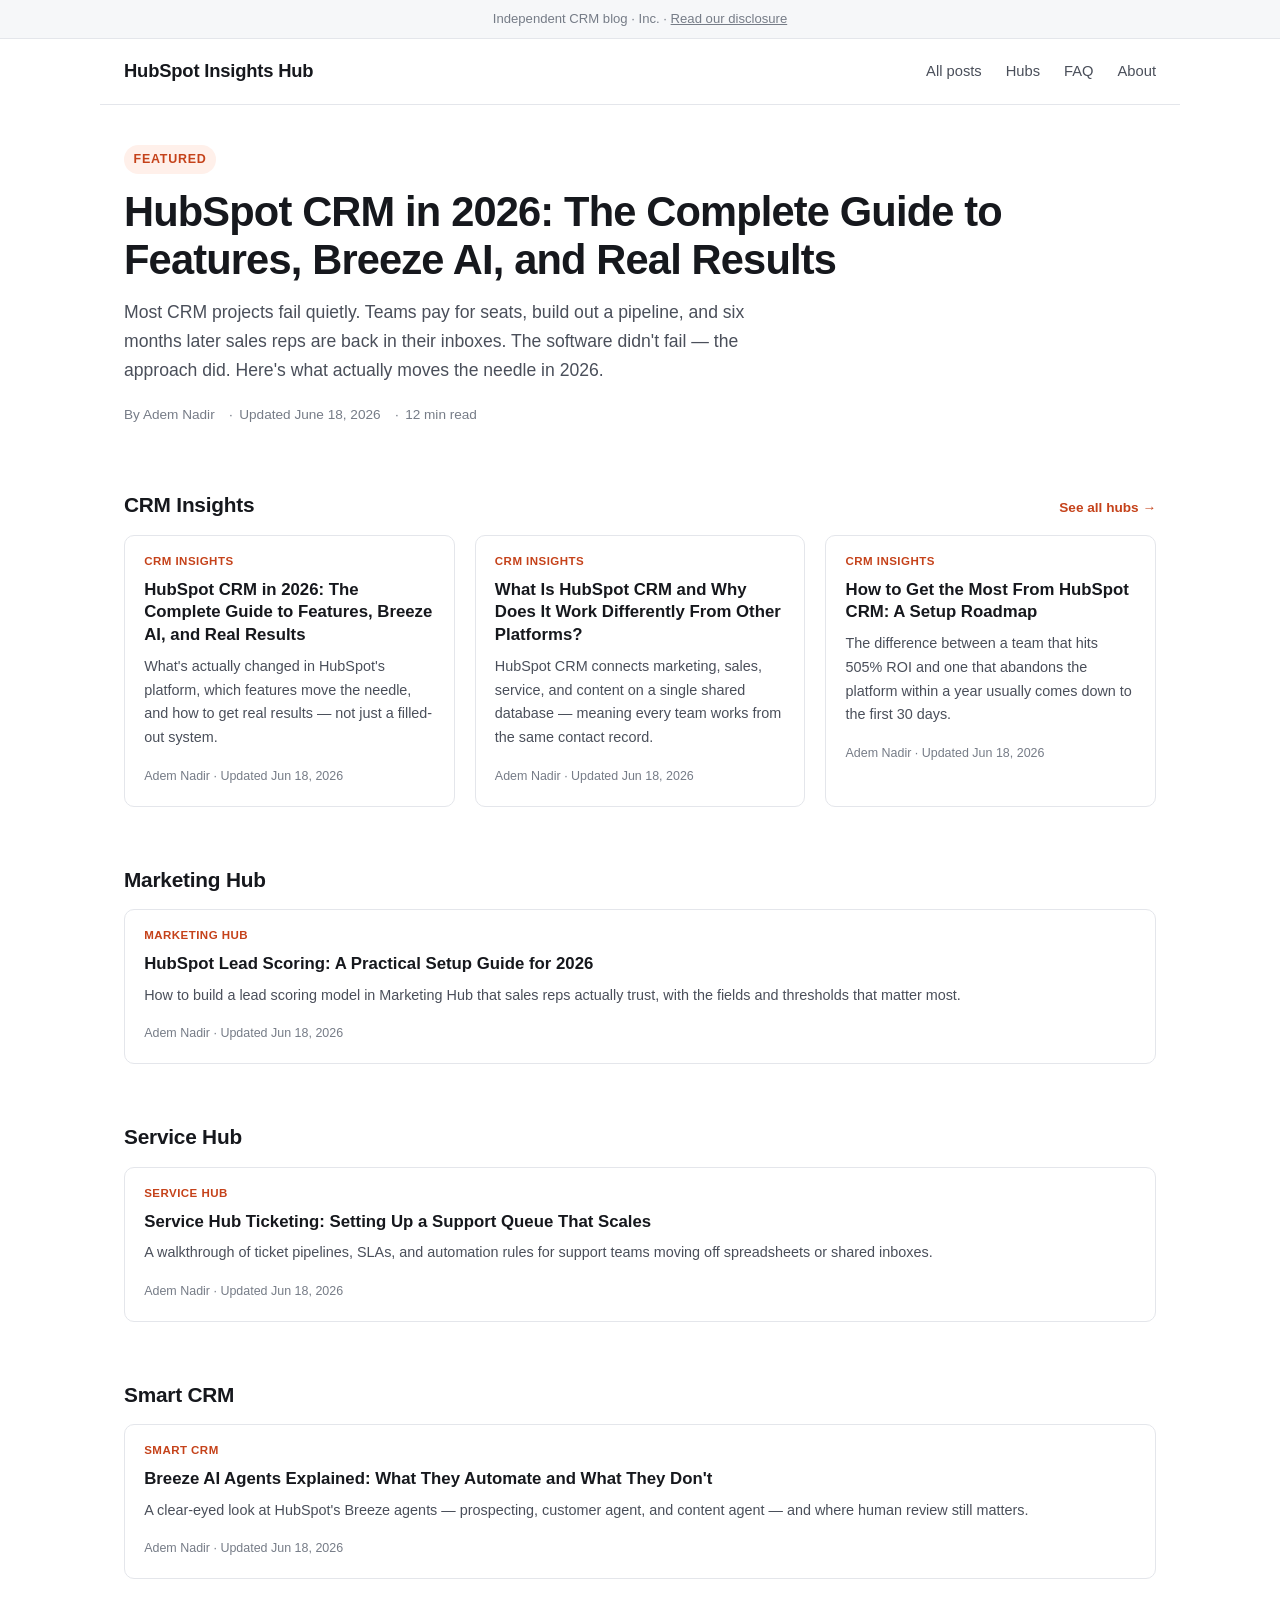
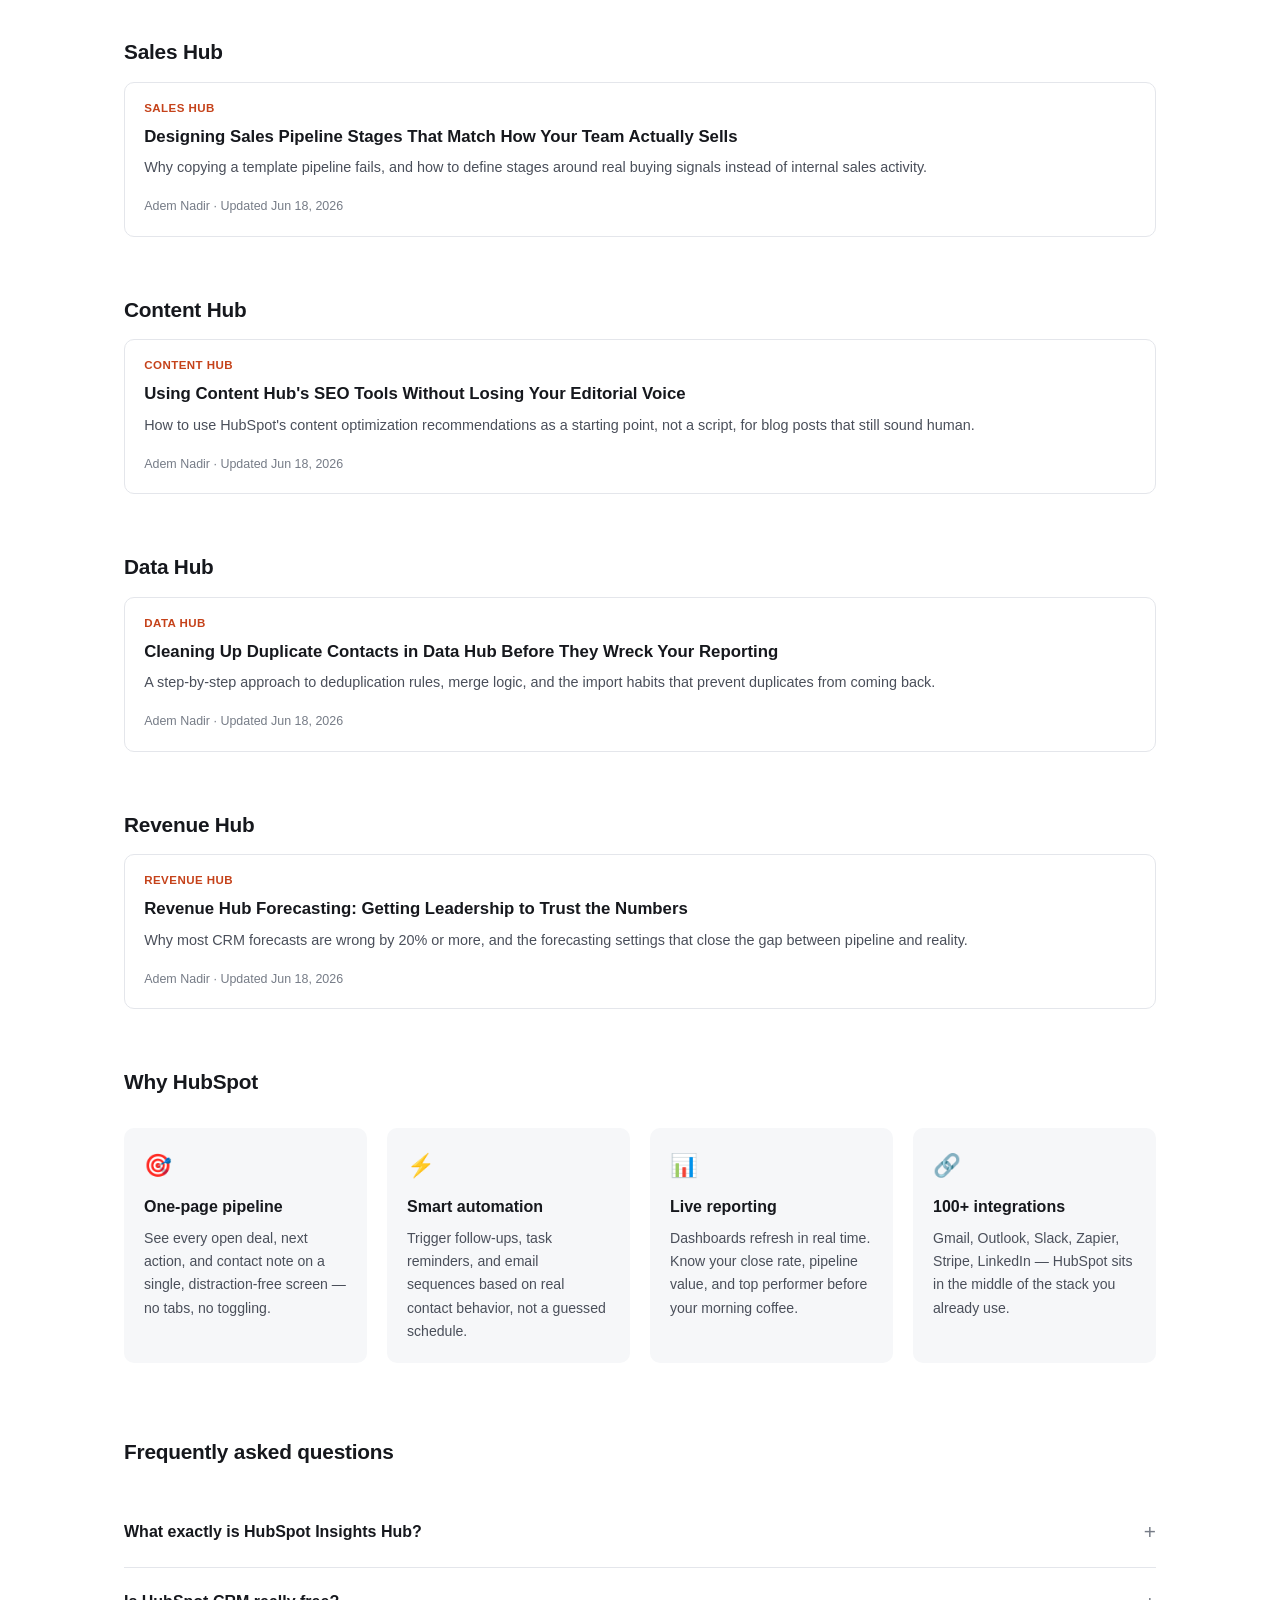
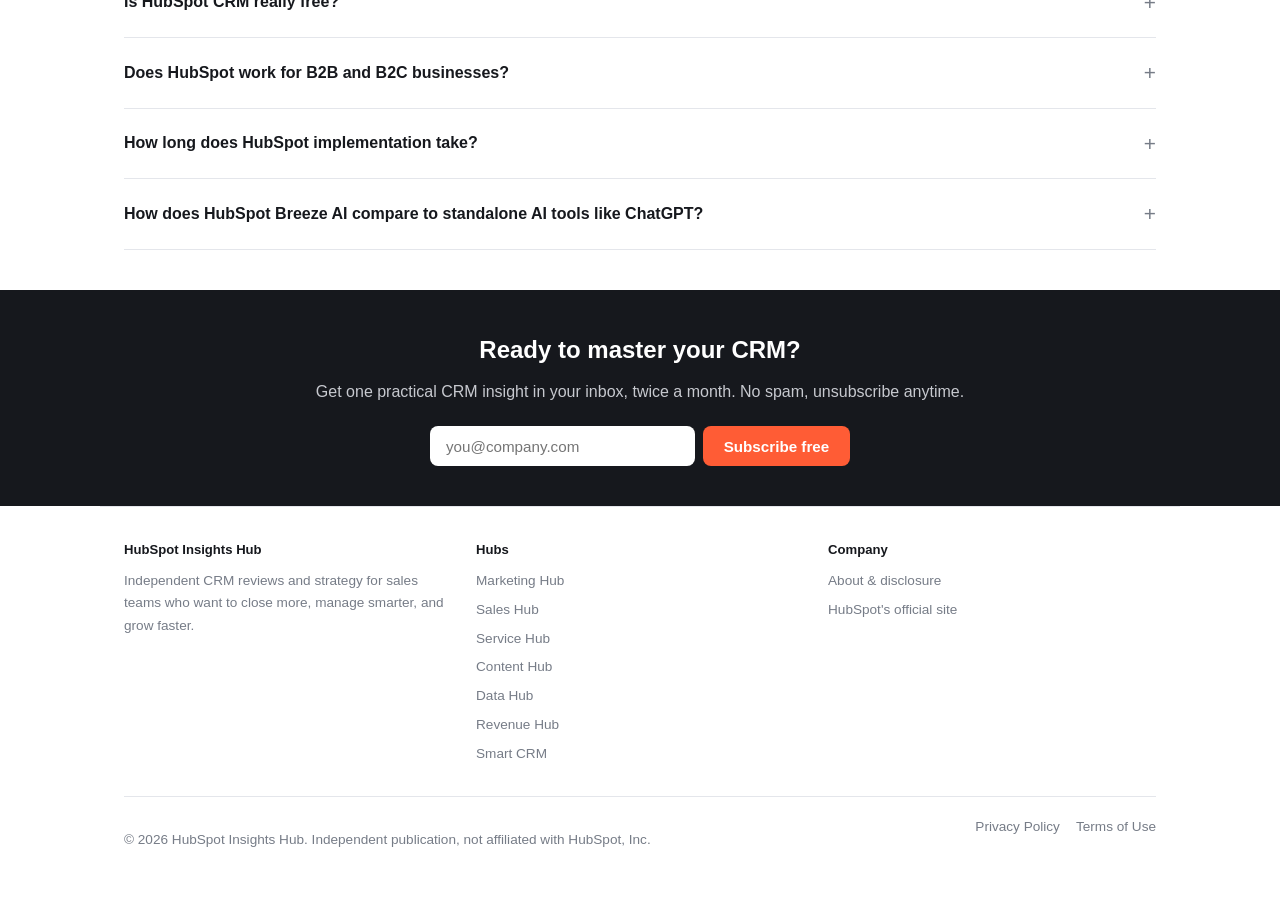
==== commit 124bd066: "Add files via upload" ====
--- a/index.html
+++ b/index.html
@@ -1,2189 +1,315 @@
 <!DOCTYPE html>
 <html lang="en">
-
 <head>
-  <meta charset="UTF-8">
-  <meta name="viewport" content="width=device-width, initial-scale=1.0">
-  <title>hobSpot — CRM Insights Blog</title>
-  <style>
-    :root {
-      --orange: #FF6B35;
-      --orange-light: #FF8C5A;
-      --navy: #1A2B4A;
-      --navy-soft: #2C3E60;
-      --text: #1A2B4A;
-      --text-muted: #6B7A94;
-      --bg: #FFFFFF;
-      --bg-soft: #F7F9FC;
-      --bg-card: #FFFFFF;
-      --border: #E4E9F0;
-      --tag-bg: #EEF2FF;
-      --tag-text: #3B4FCA;
-      --radius: 10px;
-      --radius-sm: 6px;
-      --shadow: 0 2px 16px rgba(26, 43, 74, 0.08);
-      --shadow-hover: 0 6px 28px rgba(26, 43, 74, 0.14);
-      --font-display: 'Georgia', 'Times New Roman', serif;
-      --font-body: -apple-system, BlinkMacSystemFont, 'Segoe UI', Roboto, sans-serif;
+<meta charset="UTF-8">
+<meta name="viewport" content="width=device-width, initial-scale=1.0">
+<title>HubSpot Insights Hub — Independent CRM Reviews & Strategy</title>
+<meta name="description" content="Independent HubSpot CRM reviews, setup guides, and strategy across Marketing, Sales, Service, Content, Data, and Revenue Hub. No vendor bias, sourced data.">
+<link rel="canonical" href="https://ademnadir.github.io/HubSpot-Blog/index.html">
+<meta property="og:title" content="HubSpot Insights Hub — Independent CRM Reviews & Strategy">
+<meta property="og:description" content="Independent HubSpot CRM reviews, setup guides, and strategy across every product hub. No vendor bias, sourced data.">
+<meta property="og:type" content="website">
+<meta property="og:url" content="https://ademnadir.github.io/HubSpot-Blog/index.html">
+<meta name="twitter:card" content="summary">
+<meta name="twitter:title" content="HubSpot Insights Hub — Independent CRM Reviews & Strategy">
+<meta name="twitter:description" content="Independent HubSpot CRM reviews, setup guides, and strategy across every product hub.">
+<link rel="stylesheet" href="assets/style.css">
+<script type="application/ld+json">
+{
+  "@context": "https://schema.org",
+  "@type": "WebSite",
+  "name": "HubSpot Insights Hub",
+  "url": "https://ademnadir.github.io/HubSpot-Blog/",
+  "description": "Independent CRM insights blog covering HubSpot reviews, setup guides, and strategy.",
+  "publisher": {
+    "@type": "Organization",
+    "name": "HubSpot Insights Hub",
+    "url": "https://ademnadir.github.io/HubSpot-Blog/"
+  }
+}
+</script>
+<script type="application/ld+json">
+{
+  "@context": "https://schema.org",
+  "@type": "FAQPage",
+  "mainEntity": [
+    {
+      "@type": "Question",
+      "name": "What is HubSpot Insights Hub?",
+      "acceptedAnswer": {
+        "@type": "Answer",
+        "text": "HubSpot Insights Hub is an independent CRM insights blog dedicated to helping sales teams, founders, and solo operators get more out of their customer relationship tools. We publish independent reviews, how-to guides, and strategy pieces. We are not affiliated with HubSpot, Inc."
+      }
+    },
+    {
+      "@type": "Question",
+      "name": "Is HubSpot CRM really free?",
+      "acceptedAnswer": {
+        "@type": "Answer",
+        "text": "Yes. HubSpot's free plan includes unlimited users, contact management, deal tracking, meeting scheduling, live chat, email tracking up to 200 notifications per month, and basic reporting. The main limits are no email sequences, no advanced automation, and no custom reporting dashboards. Most small teams operate comfortably on the free plan for 12 to 18 months."
+      }
+    },
+    {
+      "@type": "Question",
+      "name": "Does HubSpot work for B2B and B2C businesses?",
+      "acceptedAnswer": {
+        "@type": "Answer",
+        "text": "Yes, but it is optimized for B2B. The contact-to-company structure, deal pipeline model, and tools like ABM and LinkedIn integration are built for business sales. B2C teams can use HubSpot effectively for email marketing, list management, and service ticketing, but very high-volume e-commerce often fits better on a dedicated e-commerce platform integrated with HubSpot for marketing."
+      }
+    },
+    {
+      "@type": "Question",
+      "name": "How long does HubSpot implementation take?",
+      "acceptedAnswer": {
+        "@type": "Answer",
+        "text": "A basic setup with pipeline, email integration, contact import, and meeting scheduler takes one to two days for a tech-comfortable team. A full Professional deployment with custom reporting, automation workflows, Breeze agents, and integrations typically takes four to six weeks."
+      }
+    },
+    {
+      "@type": "Question",
+      "name": "How does HubSpot Breeze AI compare to standalone AI tools like ChatGPT?",
+      "acceptedAnswer": {
+        "@type": "Answer",
+        "text": "The core difference is CRM grounding. Standalone tools operate without access to your contact records, deal data, or customer history, so every prompt requires manual context. Breeze runs inside HubSpot with access to your actual data, so the Prospecting Agent can personalize outreach based on a specific contact's activity timeline rather than a generic prompt."
+      }
     }
-
-    *,
-    *::before,
-    *::after {
-      box-sizing: border-box;
-      margin: 0;
-      padding: 0;
-    }
-
-    html{
-      scroll-behavior: smooth;
-    }
-    body {
-      font-family: var(--font-body);
-      color: var(--text);
-      background: var(--bg);
-      font-size: 16px;
-      line-height: 1.6;
-      -webkit-font-smoothing: antialiased;
-    }
-
-    a {
-      color: inherit;
-      text-decoration: none;
-    }
-
-    img {
-      display: block;
-      max-width: 100%;
-    }
-
-    /* ── NAV ── */
-    nav {
-      position: sticky;
-      top: 0;
-      z-index: 100;
-      background: #fff;
-      border-bottom: 1px solid var(--border);
-      padding: 0 24px;
-    }
-
-    .nav-inner {
-      max-width: 1140px;
-      margin: 0 auto;
-      display: flex;
-      align-items: center;
-      justify-content: space-between;
-      height: 60px;
-      gap: 20px;
-    }
-
-    .logo {
-      display: flex;
-      align-items: center;
-      gap: 8px;
-      font-weight: 700;
-      font-size: 18px;
-      color: var(--navy);
-      flex-shrink: 0;
-    }
-
-    .logo-icon {
-      width: 34px;
-      height: 34px;
-      background: var(--orange);
-      border-radius: 8px;
-      display: flex;
-      align-items: center;
-      justify-content: center;
-      color: #fff;
-      font-size: 16px;
-      font-weight: 800;
-    }
-
-    .nav-links {
-      display: flex;
-      align-items: center;
-      gap: 4px;
-      list-style: none;
-    }
-
-    .nav-links a {
-      padding: 6px 12px;
-      border-radius: var(--radius-sm);
-      font-size: 14px;
-      font-weight: 500;
-      color: var(--text-muted);
-      transition: color .18s, background .18s;
-    }
-
-    .nav-links a:hover,
-    .nav-links a.active {
-      color: var(--navy);
-      background: var(--bg-soft);
-    }
-
-    .nav-links a.active {
-      color: var(--orange);
-      background: none;
-      font-weight: 600;
-    }
-
-    .nav-cta-group {
-      display: flex;
-      gap: 10px;
-      align-items: center;
-      flex-shrink: 0;
-    }
-
-    .btn-outline {
-      padding: 8px 18px;
-      border: 1.5px solid var(--border);
-      border-radius: 8px;
-      font-size: 14px;
-      font-weight: 600;
-      color: var(--navy);
-      background: #fff;
-      cursor: pointer;
-      transition: border-color .18s, background .18s;
-    }
-
-    .btn-outline:hover {
-      border-color: var(--navy);
-      background: var(--bg-soft);
-    }
-
-    .btn-primary {
-      padding: 8px 18px;
-      border: none;
-      border-radius: 8px;
-      font-size: 14px;
-      font-weight: 700;
-      color: #fff;
-      background: var(--orange);
-      cursor: pointer;
-      transition: background .18s, transform .12s;
-    }
-
-    .btn-primary:hover {
-      background: var(--orange-light);
-      transform: translateY(-1px);
-    }
-
-    .nav-search {
-      display: flex;
-      align-items: center;
-      gap: 8px;
-      background: var(--bg-soft);
-      border: 1px solid var(--border);
-      border-radius: 8px;
-      padding: 6px 12px;
-      max-width: 200px;
-      flex: 1;
-    }
-
-    .nav-search input {
-      border: none;
-      background: transparent;
-      font-size: 13px;
-      color: var(--text);
-      outline: none;
-      width: 100%;
-    }
-
-    .nav-search input::placeholder {
-      color: var(--text-muted);
-    }
-
-    .nav-search svg {
-      flex-shrink: 0;
-    }
-
-    .hamburger {
-      display: none;
-      background: none;
-      border: none;
-      cursor: pointer;
-      padding: 6px;
-    }
-
-    /* ── CATEGORY BAR ── */
-    .cat-bar {
-      background: #fff;
-      border-bottom: 1px solid var(--border);
-      padding: 0 24px;
-
-    }
-
-    .cat-inner {
-      max-width: 1140px;
-      margin: 0 auto;
-      display: flex;
-      gap: 0;
-      overflow-x: auto;
-      -webkit-overflow-scrolling: touch;
-      scrollbar-width: none;
-    }
-
-    .cat-inner::-webkit-scrollbar {
-      display: none;
-    }
-
-    .cat-link {
-      flex-shrink: 0;
-      padding: 12px 16px;
-      font-size: 13.5px;
-      font-weight: 500;
-      color: var(--text-muted);
-      border-bottom: 2.5px solid transparent;
-      transition: color .18s, border-color .18s;
-      cursor: pointer;
-      white-space: nowrap;
-    }
-
-    .cat-link:hover {
-      color: var(--navy);
-    }
-
-    .cat-link.active {
-      color: var(--orange);
-      border-bottom-color: var(--orange);
-      font-weight: 600;
-    }
-
-    /* ── HERO FEATURE ── */
-    .hero-wrap {
-      max-width: 1140px;
-      margin: 36px auto 0;
-      padding: 0 24px;
-    }
-
-    .hero-card {
-      display: grid;
-      grid-template-columns: 1fr 1fr;
-      gap: 40px;
-      align-items: center;
-      background: var(--bg-card);
-      border: 1px solid var(--border);
-      border-radius: 16px;
-      overflow: hidden;
-      box-shadow: var(--shadow);
-    }
-
-    .hero-img {
-      position: relative;
-      background: url(/images/image.png);
-      background-size: cover;
-      background-position: center;
-      background-repeat: no-repeat;
-      min-height: 320px;
-      display: flex;
-      align-items: center;
-      justify-content: center;
-      overflow: hidden;
-    }
-
-    .hero-img-visual {
-      display: flex;
-      flex-direction: column;
-      gap: 10px;
-      padding: 28px;
-      width: 100%;
-    }
-
-    .rating-bubble {
-      display: flex;
-      align-items: center;
-      gap: 6px;
-      background: rgba(255, 255, 255, 0.12);
-      backdrop-filter: blur(8px);
-      border: 1px solid rgba(255, 255, 255, 0.18);
-      border-radius: 10px;
-      padding: 8px 14px;
-      color: #fff;
-      font-size: 13px;
-      font-weight: 600;
-      width: fit-content;
-      animation: floatUp 3s ease-in-out infinite;
-    }
-
-    .rating-bubble:nth-child(2) {
-      animation-delay: 1s;
-      margin-left: 40px;
-    }
-
-    .rating-bubble:nth-child(3) {
-      animation-delay: 2s;
-      margin-left: 16px;
-    }
-
-    .stars {
-      color: #FFCC00;
-      letter-spacing: 1px;
-    }
-
-    @keyframes floatUp {
-
-      0%,
-      100% {
-        transform: translateY(0);
-      }
-
-      50% {
-        transform: translateY(-5px);
-      }
-    }
-
-    .hero-badge {
-      position: absolute;
-      top: 16px;
-      right: 16px;
-      background: var(--orange);
-      color: #fff;
-      font-size: 10px;
-      font-weight: 700;
-      text-transform: uppercase;
-      letter-spacing: .8px;
-      padding: 4px 10px;
-      border-radius: 20px;
-    }
-
-    .hero-content {
-      padding: 36px 36px 36px 0;
-    }
-
-    .recent-label {
-      font-size: 11px;
-      font-weight: 700;
-      text-transform: uppercase;
-      letter-spacing: 1.2px;
-      color: var(--text-muted);
-      margin-bottom: 10px;
-    }
-
-    .hero-title {
-      font-family: var(--font-display);
-      font-size: clamp(26px, 3.5vw, 38px);
-      font-weight: 700;
-      color: var(--navy);
-      line-height: 1.22;
-      margin-bottom: 14px;
-    }
-
-    .hero-meta {
-      display: flex;
-      align-items: center;
-      gap: 8px;
-      font-size: 13px;
-      color: var(--text-muted);
-      margin-bottom: 18px;
-    }
-
-    .author-avatar {
-      width: 30px;
-      height: 30px;
-      border-radius: 50%;
-      background: linear-gradient(135deg, var(--orange), var(--navy));
-      display: flex;
-      align-items: center;
-      justify-content: center;
-      color: #fff;
-      font-size: 12px;
-      font-weight: 700;
-      flex-shrink: 0;
-    }
-
-    .hero-excerpt {
-      font-size: 15px;
-      color: var(--text-muted);
-      line-height: 1.7;
-      margin-bottom: 24px;
-    }
-
-    .btn-read {
-      display: inline-flex;
-      align-items: center;
-      gap: 8px;
-      padding: 11px 22px;
-      background: var(--navy);
-      color: #fff;
-      border-radius: 8px;
-      font-size: 14px;
-      font-weight: 600;
-      transition: background .18s, transform .12s;
-    }
-
-    .btn-read:hover {
-      background: var(--navy-soft);
-      transform: translateY(-1px);
-    }
-
-    .btn-read svg {
-      transition: transform .18s;
-    }
-
-    .btn-read:hover svg {
-      transform: translateX(4px);
-    }
-
-    /* ── TOPICS ── */
-    .topics-wrap {
-      max-width: 1140px;
-      margin: 28px auto 0;
-      padding: 0 24px;
-      display: flex;
-      align-items: center;
-      flex-wrap: wrap;
-      gap: 8px;
-    }
-
-    .topics-label {
-      font-size: 13px;
-      font-weight: 600;
-      color: var(--text-muted);
-      margin-right: 4px;
-    }
-
-    .topic-tag {
-      padding: 5px 14px;
-      border: 1.5px solid var(--border);
-      border-radius: 20px;
-      font-size: 13px;
-      color: var(--text-muted);
-      cursor: pointer;
-      transition: border-color .18s, color .18s, background .18s;
-      white-space: nowrap;
-    }
-
-    .topic-tag:hover,
-    .topic-tag.active {
-      border-color: var(--orange);
-      color: var(--orange);
-      background: #FFF3EE;
-    }
-
-    /* ── SECTION HEADER ── */
-    .section-header {
-      max-width: 1140px;
-      margin: 48px auto 0;
-      padding: 0 24px;
-      display: flex;
-      align-items: center;
-      justify-content: space-between;
-    }
-
-    .section-title {
-      font-family: var(--font-display);
-      font-size: clamp(20px, 2.5vw, 26px);
-      font-weight: 700;
-      color: var(--navy);
-    }
-
-    .see-all {
-      display: flex;
-      align-items: center;
-      gap: 5px;
-      font-size: 14px;
-      font-weight: 600;
-      color: var(--orange);
-      cursor: pointer;
-      transition: gap .18s;
-    }
-
-    .see-all:hover {
-      gap: 9px;
-    }
-
-    /* ── CARD GRID ── */
-    .cards-wrap {
-      max-width: 1140px;
-      margin: 20px auto 0;
-      padding: 0 24px;
-      display: grid;
-      grid-template-columns: repeat(3, 1fr);
-      gap: 24px;
-    }
-
-    .blog-card {
-      background: var(--bg-card);
-      border: 1px solid var(--border);
-      border-radius: var(--radius);
-      overflow: hidden;
-      transition: box-shadow .22s, transform .22s;
-      cursor: pointer;
-    }
-
-    .blog-card:hover {
-      box-shadow: var(--shadow-hover);
-      transform: translateY(-3px);
-    }
-
-    .card-img {
-      width: 100%;
-      height: 190px;
-      object-fit: cover;
-      background: url(/images/image.png);
-      background-position: center;
-      display: flex;
-      align-items: center;
-      justify-content: center;
-      position: relative;
-      overflow: hidden;
-    }
-
-    .card-img-alt {
-      object-fit: cover;
-      background: url(/images/image1.png);
-      background-position: center;
-    }
-
-    .card-img-alt2 {
-      object-fit: cover;
-      background: url(/images/image2.png);
-      background-position: center;
-    }
-
-    .card-img-inner {
-      padding: 20px;
-      width: 100%;
-    }
-
-    .card-img-team {
-      display: flex;
-      gap: 8px;
-      align-items: flex-end;
-      justify-content: center;
-      padding: 24px;
-    }
-
-    .person-block {
-      display: flex;
-      flex-direction: column;
-      align-items: center;
-      gap: 6px;
-    }
-
-    .person-avatar {
-      border-radius: 8px;
-      background: rgba(255, 255, 255, 0.15);
-      border: 1px solid rgba(255, 255, 255, 0.2);
-    }
-
-    .card-cat {
-      display: inline-block;
-      background: var(--tag-bg);
-      color: var(--tag-text);
-      font-size: 11px;
-      font-weight: 700;
-      text-transform: uppercase;
-      letter-spacing: .8px;
-      padding: 4px 10px;
-      border-radius: 20px;
-      margin-bottom: 8px;
-    }
-
-    .card-content {
-      padding: 18px 20px 20px;
-    }
-
-    .card-title {
-      font-family: var(--font-display);
-      font-size: 16px;
-      font-weight: 700;
-      color: var(--navy);
-      line-height: 1.35;
-      margin-bottom: 10px;
-    }
-
-    .card-excerpt {
-      font-size: 13.5px;
-      color: var(--text-muted);
-      line-height: 1.65;
-      margin-bottom: 14px;
-    }
-
-    .card-meta {
-      display: flex;
-      align-items: center;
-      gap: 10px;
-      font-size: 12px;
-      color: var(--text-muted);
-    }
-
-    .card-meta-dot {
-      width: 3px;
-      height: 3px;
-      border-radius: 50%;
-      background: var(--border);
-    }
-
-
-
-    /* ── BENEFITS ── */
-    .benefits-wrap {
-      max-width: 1140px;
-      margin: 52px auto 0;
-      padding: 0 24px;
-    }
-
-    .benefits-grid {
-      display: grid;
-      grid-template-columns: repeat(4, 1fr);
-      gap: 20px;
-      margin-top: 20px;
-    }
-
-    .benefit-card {
-      background: var(--bg-soft);
-      border-radius: var(--radius);
-      padding: 24px 22px;
-      border: 1px solid var(--border);
-      transition: box-shadow .2s;
-    }
-
-    .benefit-card:hover {
-      box-shadow: var(--shadow);
-    }
-
-    .benefit-icon {
-      width: 44px;
-      height: 44px;
-      border-radius: 10px;
-      background: var(--orange);
-      display: flex;
-      align-items: center;
-      justify-content: center;
-      margin-bottom: 14px;
-      font-size: 20px;
-    }
-
-    .benefit-title {
-      font-size: 15px;
-      font-weight: 700;
-      color: var(--navy);
-      margin-bottom: 6px;
-    }
-
-    .benefit-desc {
-      font-size: 13.5px;
-      color: var(--text-muted);
-      line-height: 1.6;
-    }
-
-    /* ── REVIEWS ── */
-    .reviews-wrap {
-      max-width: 1140px;
-      margin: 52px auto 0;
-      padding: 0 24px;
-    }
-
-    .reviews-grid {
-      display: grid;
-      grid-template-columns: repeat(3, 1fr);
-      gap: 20px;
-      margin-top: 20px;
-    }
-
-    .review-card {
-      background: var(--bg-soft);
-      border: 1px solid var(--border);
-      border-radius: var(--radius);
-      padding: 24px;
-      transition: box-shadow .2s;
-    }
-
-    .review-card:hover {
-      box-shadow: var(--shadow);
-    }
-
-    .review-stars {
-      color: #FFCC00;
-      font-size: 15px;
-      margin-bottom: 12px;
-      letter-spacing: 2px;
-    }
-
-    .review-text {
-      font-size: 14.5px;
-      color: var(--text);
-      line-height: 1.7;
-      margin-bottom: 16px;
-      font-style: italic;
-    }
-
-    .review-author {
-      display: flex;
-      align-items: center;
-      gap: 10px;
-    }
-
-    .review-avatar {
-      width: 36px;
-      height: 36px;
-      border-radius: 50%;
-      display: flex;
-      align-items: center;
-      justify-content: center;
-      font-size: 14px;
-      font-weight: 700;
-      color: #fff;
-      flex-shrink: 0;
-    }
-
-    .review-name {
-      font-size: 13.5px;
-      font-weight: 700;
-      color: var(--navy);
-    }
-
-    .review-role {
-      font-size: 12px;
-      color: var(--text-muted);
-    }
-
-    /* ── TRUST BADGES ── */
-    .trust-wrap {
-      max-width: 1140px;
-      margin: 52px auto 0;
-      padding: 0 24px;
-      text-align: center;
-    }
-
-    .trust-title {
-      font-size: 14px;
-      color: var(--text-muted);
-      font-weight: 500;
-      margin-bottom: 24px;
-      text-transform: uppercase;
-      letter-spacing: .8px;
-    }
-
-    .trust-badges {
-      display: flex;
-      align-items: center;
-      justify-content: center;
-      flex-wrap: wrap;
-      gap: 20px;
-    }
-
-    .trust-badge {
-      display: flex;
-      align-items: center;
-      gap: 8px;
-      padding: 12px 22px;
-      border: 1.5px solid var(--border);
-      border-radius: 10px;
-      font-size: 13px;
-      font-weight: 600;
-      color: var(--navy);
-      background: #fff;
-    }
-
-    .trust-badge-icon {
-      font-size: 18px;
-    }
-
-    /* ── FAQ ── */
-    .faq-wrap {
-      max-width: 720px;
-      margin: 52px auto 0;
-      padding: 0 24px;
-    }
-
-    .faq-item {
-      border-bottom: 1px solid var(--border);
-      overflow: hidden;
-    }
-
-    .faq-question {
-      display: flex;
-      align-items: center;
-      justify-content: space-between;
-      padding: 18px 0;
-      cursor: pointer;
-      font-size: 15px;
-      font-weight: 600;
-      color: var(--navy);
-      gap: 16px;
-      user-select: none;
-    }
-
-    .faq-icon {
-      width: 24px;
-      height: 24px;
-      border-radius: 50%;
-      background: var(--bg-soft);
-      border: 1.5px solid var(--border);
-      display: flex;
-      align-items: center;
-      justify-content: center;
-      flex-shrink: 0;
-      transition: background .18s, transform .28s;
-      font-size: 14px;
-      color: var(--navy);
-      font-weight: 700;
-    }
-
-    .faq-item.open .faq-icon {
-      background: var(--orange);
-      color: #fff;
-      border-color: var(--orange);
-      transform: rotate(45deg);
-    }
-
-    .faq-answer {
-      max-height: 0;
-      overflow: hidden;
-      transition: max-height .32s cubic-bezier(0.4, 0, 0.2, 1), padding .32s;
-      font-size: 14.5px;
-      color: var(--text-muted);
-      line-height: 1.75;
-    }
-
-    .faq-answer-inner {
-      padding: 0 0 18px;
-    }
-
-    /* ── CTA BOTTOM ── */
-    .cta-wrap {
-      max-width: 1140px;
-      margin: 52px auto 0;
-      padding: 0 24px;
-    }
-
-    .cta-card {
-      background: linear-gradient(135deg, #FF6B35 0%, #E84C1E 100%);
-      border-radius: 16px;
-      padding: 52px;
-      text-align: center;
-      position: relative;
-      overflow: hidden;
-    }
-
-    .cta-card::before {
-      content: '';
-      position: absolute;
-      top: -60px;
-      left: -60px;
-      width: 240px;
-      height: 240px;
-      border-radius: 50%;
-      background: rgba(255, 255, 255, 0.1);
-      pointer-events: none;
-    }
-
-    .cta-card::after {
-      content: '';
-      position: absolute;
-      bottom: -40px;
-      right: -40px;
-      width: 180px;
-      height: 180px;
-      border-radius: 50%;
-      background: rgba(255, 255, 255, 0.08);
-      pointer-events: none;
-    }
-
-    .cta-title {
-      font-family: var(--font-display);
-      font-size: clamp(24px, 3vw, 36px);
-      font-weight: 700;
-      color: #fff;
-      margin-bottom: 14px;
-      position: relative;
-    }
-
-    .cta-sub {
-      font-size: 16px;
-      color: rgba(255, 255, 255, 0.8);
-      margin-bottom: 28px;
-      position: relative;
-    }
-
-    .cta-btns {
-      display: flex;
-      gap: 12px;
-      justify-content: center;
-      flex-wrap: wrap;
-      position: relative;
-    }
-
-    .cta-btn-white {
-      padding: 13px 28px;
-      background: #fff;
-      color: var(--orange);
-      border: none;
-      border-radius: 8px;
-      font-size: 15px;
-      font-weight: 700;
-      cursor: pointer;
-      transition: transform .14s, box-shadow .14s;
-    }
-
-    .cta-btn-white:hover {
-      transform: translateY(-2px);
-      box-shadow: 0 6px 20px rgba(0, 0, 0, 0.2);
-    }
-
-    .cta-btn-ghost {
-      padding: 13px 28px;
-      background: transparent;
-      color: #fff;
-      border: 2px solid rgba(255, 255, 255, 0.5);
-      border-radius: 8px;
-      font-size: 15px;
-      font-weight: 600;
-      cursor: pointer;
-      transition: border-color .18s, background .18s;
-    }
-
-    .cta-btn-ghost:hover {
-      border-color: #fff;
-      background: rgba(255, 255, 255, 0.1);
-    }
-
-    /* ── FOOTER ── */
-    footer {
-      margin-top: 64px;
-      background: var(--navy);
-      color: rgba(255, 255, 255, 0.6);
-      padding: 48px 24px 28px;
-    }
-
-    .footer-inner {
-      max-width: 1140px;
-      margin: 0 auto;
-      display: grid;
-      grid-template-columns: 2fr 1fr 1fr 1fr;
-      gap: 40px;
-      padding-bottom: 40px;
-      border-bottom: 1px solid rgba(255, 255, 255, 0.1);
-    }
-
-    .footer-logo {
-      display: flex;
-      align-items: center;
-      gap: 8px;
-      margin-bottom: 14px;
-    }
-
-    .footer-logo-icon {
-      width: 32px;
-      height: 32px;
-      background: var(--orange);
-      border-radius: 7px;
-      display: flex;
-      align-items: center;
-      justify-content: center;
-      color: #fff;
-      font-size: 15px;
-      font-weight: 800;
-    }
-
-    .footer-logo-text {
-      font-size: 16px;
-      font-weight: 700;
-      color: #fff;
-    }
-
-    .footer-tagline {
-      font-size: 13.5px;
-      line-height: 1.65;
-      max-width: 220px;
-      margin-bottom: 18px;
-    }
-
-    .footer-social {
-      display: flex;
-      gap: 8px;
-    }
-
-    .social-btn {
-      width: 34px;
-      height: 34px;
-      border-radius: 8px;
-      background: rgba(255, 255, 255, 0.08);
-      border: 1px solid rgba(255, 255, 255, 0.12);
-      display: flex;
-      align-items: center;
-      justify-content: center;
-      font-size: 14px;
-      color: rgba(255, 255, 255, 0.7);
-      cursor: pointer;
-      transition: background .18s;
-      text-decoration: none;
-    }
-
-    .social-btn:hover {
-      background: rgba(255, 255, 255, 0.15);
-      color: #fff;
-    }
-
-    .footer-col-title {
-      font-size: 13px;
-      font-weight: 700;
-      color: #fff;
-      text-transform: uppercase;
-      letter-spacing: .8px;
-      margin-bottom: 14px;
-    }
-
-    .footer-col a {
-      display: block;
-      font-size: 13.5px;
-      color: rgba(255, 255, 255, 0.55);
-      margin-bottom: 9px;
-      transition: color .18s;
-    }
-
-    .footer-col a:hover {
-      color: #fff;
-    }
-
-    .footer-bottom {
-      max-width: 1140px;
-      margin: 24px auto 0;
-      display: flex;
-      align-items: center;
-      justify-content: space-between;
-      font-size: 12.5px;
-      flex-wrap: wrap;
-      gap: 8px;
-    }
-
-    /* ── MOBILE NAV DRAWER ── */
-    .mobile-menu {
-      display: none;
-      position: fixed;
-      inset: 0;
-      z-index: 200;
-    }
-
-    .mobile-menu.open {
-      display: block;
-    }
-
-    .mobile-overlay {
-      position: absolute;
-      inset: 0;
-      background: rgba(0, 0, 0, 0.4);
-    }
-
-    .mobile-drawer {
-      position: absolute;
-      top: 0;
-      right: 0;
-      width: 260px;
-      height: 100%;
-      background: #fff;
-      padding: 20px 24px;
-      overflow-y: auto;
-    }
-
-    .mobile-drawer-header {
-      display: flex;
-      justify-content: flex-end;
-      margin-bottom: 20px;
-    }
-
-    .mobile-close {
-      background: none;
-      border: none;
-      font-size: 22px;
-      cursor: pointer;
-      color: var(--navy);
-    }
-
-    .mobile-nav-link {
-      display: block;
-      padding: 12px 0;
-      font-size: 15px;
-      font-weight: 500;
-      color: var(--navy);
-      border-bottom: 1px solid var(--border);
-    }
-
-    /* ── RESPONSIVE ── */
-    @media (max-width: 960px) {
-      .hero-card {
-        grid-template-columns: 1fr;
-      }
-
-      .hero-img {
-        min-height: 220px;
-      }
-
-      .hero-content {
-        padding: 28px;
-      }
-
-      .cards-wrap {
-        grid-template-columns: 1fr 1fr;
-      }
-
-      .benefits-grid {
-        grid-template-columns: 1fr 1fr;
-      }
-
-      .reviews-grid {
-        grid-template-columns: 1fr 1fr;
-      }
-
-      .newsletter-card {
-        grid-template-columns: 1fr;
-        padding: 32px;
-        gap: 24px;
-      }
-
-      .footer-inner {
-        grid-template-columns: 1fr 1fr;
-        gap: 28px;
-      }
-
-      .nav-links,
-      .nav-search {
-        display: none;
-      }
-
-      .hamburger {
-        display: block;
-      }
-    }
-
-    @media (max-width: 640px) {
-      .cards-wrap {
-        grid-template-columns: 1fr;
-      }
-
-      .benefits-grid {
-        grid-template-columns: 1fr 1fr;
-      }
-
-      .reviews-grid {
-        grid-template-columns: 1fr;
-      }
-
-      .nl-input-row {
-        flex-direction: column;
-      }
-
-      .footer-inner {
-        grid-template-columns: 1fr;
-      }
-
-      .cta-card {
-        padding: 36px 24px;
-      }
-
-      .hero-card {
-        border-radius: 12px;
-      }
-
-      .section-header {
-        flex-wrap: wrap;
-        gap: 8px;
-      }
-    }
-
-    @media (max-width: 400px) {
-      .benefits-grid {
-        grid-template-columns: 1fr;
-      }
-    }
-
-    /* ── TOAST ── */
-    .toast {
-      position: fixed;
-      bottom: 24px;
-      right: 24px;
-      background: var(--navy);
-      color: #fff;
-      padding: 14px 22px;
-      border-radius: 10px;
-      font-size: 14px;
-      font-weight: 500;
-      box-shadow: 0 8px 24px rgba(0, 0, 0, 0.2);
-      opacity: 0;
-      transform: translateY(16px);
-      transition: opacity .28s, transform .28s;
-      z-index: 9999;
-      max-width: 300px;
-    }
-
-    .toast.show {
-      opacity: 1;
-      transform: translateY(0);
-    }
-
-    /* ── READING PROGRESS ── */
-    #progress-bar {
-      position: fixed;
-      top: 0;
-      left: 0;
-      height: 3px;
-      background: var(--orange);
-      width: 0%;
-      z-index: 999;
-      transition: width .1s;
-    }
-  </style>
+  ]
+}
+</script>
 </head>
-
 <body>
 
-  <div id="progress-bar"></div>
-
-  <!-- NAV -->
-  <nav>
-    <div class="nav-inner">
-      <a href="#" class="logo">
-        <div class="logo-icon">H</div>
-        HubSpot
-      </a>
-      <ul class="nav-links">
-        <li><a href="#hero" class="active">All posts</a></li>
-        <li><a href="#insights">CRM Insights</a></li>
-        <li><a href="#HubSpot">hubSpot </a></li>
-        <li><a href="#review">Customer Reviews</a></li>
-        <li><a href="#produt">Product Subscription</a></li>
+<div class="disclosure-bar">
+  Independent CRM blog ·  Inc. · <a href="legal/about.html">Read our disclosure</a>
+</div>
+
+<header class="site-header">
+  <a href="index.html" class="logo">HubSpot Insights Hub</a>
+  <nav class="main-nav">
+    <a href="index.html">All posts</a>
+    <a href="#hubs">Hubs</a>
+    <a href="#faq">FAQ</a>
+    <a href="legal/about.html">About</a>
+  </nav>
+</header>
+
+<section class="hero">
+  <span class="hero-eyebrow">Featured</span>
+  <h1><a href="pages/heroPage.html" style="color:inherit;text-decoration:none;">HubSpot CRM in 2026: The Complete Guide to Features, Breeze AI, and Real Results</a></h1>
+  <p class="hero-dek">Most CRM projects fail quietly. Teams pay for seats, build out a pipeline, and six months later sales reps are back in their inboxes. The software didn't fail — the approach did. Here's what actually moves the needle in 2026.</p>
+  <p class="hero-meta">
+    <span>By Adem Nadir</span>
+    <span class="dot">Updated June 18, 2026</span>
+    <span class="dot">12 min read</span>
+  </p>
+</section>
+
+<div class="section-row">
+  <h2>CRM Insights</h2>
+  <a class="see-all" href="index.html#hubs">See all hubs →</a>
+</div>
+<div class="card-grid">
+  <a class="card" href="pages/heroPage.html">
+    <span class="card-tag">CRM Insights</span>
+    <h3>HubSpot CRM in 2026: The Complete Guide to Features, Breeze AI, and Real Results</h3>
+    <p>What's actually changed in HubSpot's platform, which features move the needle, and how to get real results — not just a filled-out system.</p>
+    <p class="card-byline">Adem Nadir · Updated Jun 18, 2026</p>
+  </a>
+  <a class="card" href="pages/page2.html">
+    <span class="card-tag">CRM Insights</span>
+    <h3>What Is HubSpot CRM and Why Does It Work Differently From Other Platforms?</h3>
+    <p>HubSpot CRM connects marketing, sales, service, and content on a single shared database — meaning every team works from the same contact record.</p>
+    <p class="card-byline">Adem Nadir · Updated Jun 18, 2026</p>
+  </a>
+  <a class="card" href="pages/page3.html">
+    <span class="card-tag">CRM Insights</span>
+    <h3>How to Get the Most From HubSpot CRM: A Setup Roadmap</h3>
+    <p>The difference between a team that hits 505% ROI and one that abandons the platform within a year usually comes down to the first 30 days.</p>
+    <p class="card-byline">Adem Nadir · Updated Jun 18, 2026</p>
+  </a>
+</div>
+
+<div id="hubs"></div>
+
+<div class="section-row">
+  <h2>Marketing Hub</h2>
+</div>
+<div class="card-grid">
+  <a class="card" href="pages/marketing-hub-lead-scoring.html">
+    <span class="card-tag">Marketing Hub</span>
+    <h3>HubSpot Lead Scoring: A Practical Setup Guide for 2026</h3>
+    <p>How to build a lead scoring model in Marketing Hub that sales reps actually trust, with the fields and thresholds that matter most.</p>
+    <p class="card-byline">Adem Nadir · Updated Jun 18, 2026</p>
+  </a>
+</div>
+
+<div class="section-row">
+  <h2>Service Hub</h2>
+</div>
+<div class="card-grid">
+  <a class="card" href="pages/service-hub-ticketing.html">
+    <span class="card-tag">Service Hub</span>
+    <h3>Service Hub Ticketing: Setting Up a Support Queue That Scales</h3>
+    <p>A walkthrough of ticket pipelines, SLAs, and automation rules for support teams moving off spreadsheets or shared inboxes.</p>
+    <p class="card-byline">Adem Nadir · Updated Jun 18, 2026</p>
+  </a>
+</div>
+
+<div class="section-row">
+  <h2>Smart CRM</h2>
+</div>
+<div class="card-grid">
+  <a class="card" href="pages/smart-crm-breeze-agents.html">
+    <span class="card-tag">Smart CRM</span>
+    <h3>Breeze AI Agents Explained: What They Automate and What They Don't</h3>
+    <p>A clear-eyed look at HubSpot's Breeze agents — prospecting, customer agent, and content agent — and where human review still matters.</p>
+    <p class="card-byline">Adem Nadir · Updated Jun 18, 2026</p>
+  </a>
+</div>
+
+<div class="section-row">
+  <h2>Sales Hub</h2>
+</div>
+<div class="card-grid">
+  <a class="card" href="pages/sales-hub-pipeline-stages.html">
+    <span class="card-tag">Sales Hub</span>
+    <h3>Designing Sales Pipeline Stages That Match How Your Team Actually Sells</h3>
+    <p>Why copying a template pipeline fails, and how to define stages around real buying signals instead of internal sales activity.</p>
+    <p class="card-byline">Adem Nadir · Updated Jun 18, 2026</p>
+  </a>
+</div>
+
+<div class="section-row">
+  <h2>Content Hub</h2>
+</div>
+<div class="card-grid">
+  <a class="card" href="pages/content-hub-blog-seo.html">
+    <span class="card-tag">Content Hub</span>
+    <h3>Using Content Hub's SEO Tools Without Losing Your Editorial Voice</h3>
+    <p>How to use HubSpot's content optimization recommendations as a starting point, not a script, for blog posts that still sound human.</p>
+    <p class="card-byline">Adem Nadir · Updated Jun 18, 2026</p>
+  </a>
+</div>
+
+<div class="section-row">
+  <h2>Data Hub</h2>
+</div>
+<div class="card-grid">
+  <a class="card" href="pages/data-hub-deduplication.html">
+    <span class="card-tag">Data Hub</span>
+    <h3>Cleaning Up Duplicate Contacts in Data Hub Before They Wreck Your Reporting</h3>
+    <p>A step-by-step approach to deduplication rules, merge logic, and the import habits that prevent duplicates from coming back.</p>
+    <p class="card-byline">Adem Nadir · Updated Jun 18, 2026</p>
+  </a>
+</div>
+
+<div class="section-row">
+  <h2>Revenue Hub</h2>
+</div>
+<div class="card-grid">
+  <a class="card" href="pages/revenue-hub-forecasting.html">
+    <span class="card-tag">Revenue Hub</span>
+    <h3>Revenue Hub Forecasting: Getting Leadership to Trust the Numbers</h3>
+    <p>Why most CRM forecasts are wrong by 20% or more, and the forecasting settings that close the gap between pipeline and reality.</p>
+    <p class="card-byline">Adem Nadir · Updated Jun 18, 2026</p>
+  </a>
+</div>
+
+<div class="section-row">
+  <h2>Why HubSpot</h2>
+</div>
+<div class="feature-grid">
+  <div class="feature">
+    <div class="ic">🎯</div>
+    <h3>One-page pipeline</h3>
+    <p>See every open deal, next action, and contact note on a single, distraction-free screen — no tabs, no toggling.</p>
+  </div>
+  <div class="feature">
+    <div class="ic">⚡</div>
+    <h3>Smart automation</h3>
+    <p>Trigger follow-ups, task reminders, and email sequences based on real contact behavior, not a guessed schedule.</p>
+  </div>
+  <div class="feature">
+    <div class="ic">📊</div>
+    <h3>Live reporting</h3>
+    <p>Dashboards refresh in real time. Know your close rate, pipeline value, and top performer before your morning coffee.</p>
+  </div>
+  <div class="feature">
+    <div class="ic">🔗</div>
+    <h3>100+ integrations</h3>
+    <p>Gmail, Outlook, Slack, Zapier, Stripe, LinkedIn — HubSpot sits in the middle of the stack you already use.</p>
+  </div>
+</div>
+
+<div class="section-row" id="faq">
+  <h2>Frequently asked questions</h2>
+</div>
+<div class="faq-wrap">
+  <details class="faq-item">
+    <summary>What exactly is HubSpot Insights Hub?</summary>
+    <p>An independent CRM insights blog dedicated to helping sales teams, founders, and solo operators get more out of their customer relationship tools. We publish independent reviews, how-to guides, and strategy pieces — no vendor bias. We are not affiliated with HubSpot, Inc.; see our <a href="legal/about.html">full disclosure</a>.</p>
+  </details>
+  <details class="faq-item">
+    <summary>Is HubSpot CRM really free?</summary>
+    <p>Yes. HubSpot's free plan includes unlimited users, contact management, deal tracking, meeting scheduling, live chat, email tracking (up to 200 notifications/month), and basic reporting. It's one of the most capable free CRM tiers available. The main limits: no email sequences, no advanced automation, and no custom reporting dashboards. Most small teams operate on the free plan comfortably for 12–18 months.</p>
+  </details>
+  <details class="faq-item">
+    <summary>Does HubSpot work for B2B and B2C businesses?</summary>
+    <p>Yes, but it's optimized for B2B. The contact-to-company structure, deal pipeline model, and B2B sales tools like ABM and LinkedIn integration are built for business sales. B2C teams can use HubSpot effectively for email marketing, list management, and service ticketing, but very high-volume e-commerce often fits better on a dedicated e-commerce platform integrated with HubSpot for marketing.</p>
+  </details>
+  <details class="faq-item">
+    <summary>How long does HubSpot implementation take?</summary>
+    <p>A basic setup — pipeline, email integration, contact import, meeting scheduler — takes one to two days for a tech-comfortable team. A full Professional deployment with custom reporting, automation workflows, Breeze agents, and integrations typically takes four to six weeks. HubSpot offers onboarding packages starting at $1,500, and most HubSpot Solutions Partners can run implementation faster for teams with complex requirements.</p>
+  </details>
+  <details class="faq-item">
+    <summary>How does HubSpot Breeze AI compare to standalone AI tools like ChatGPT?</summary>
+    <p>The core difference is CRM grounding. Tools like ChatGPT operate without access to your contact records, deal data, or customer history, so every prompt requires manual context. Breeze runs inside HubSpot with access to your actual data, meaning the Prospecting Agent can personalize outreach based on a specific contact's activity timeline, not a generic prompt.</p>
+  </details>
+</div>
+
+<div class="cta-band">
+  <h2>Ready to master your CRM?</h2>
+  <p>Get one practical CRM insight in your inbox, twice a month. No spam, unsubscribe anytime.</p>
+  <form onsubmit="event.preventDefault(); alert('Thanks — this is a static demo form.');">
+    <input type="email" placeholder="you@company.com" required aria-label="Email address">
+    <button class="btn-primary" type="submit">Subscribe free</button>
+  </form>
+</div>
+
+<footer class="site-footer">
+  <div class="footer-grid">
+    <div>
+      <h4>HubSpot Insights Hub</h4>
+      <p style="font-size:0.85rem;color:var(--ink-mute);margin:0;">Independent CRM reviews and strategy for sales teams who want to close more, manage smarter, and grow faster.</p>
+    </div>
+    <div>
+      <h4>Hubs</h4>
+      <ul>
+        <li><a href="pages/marketing-hub-lead-scoring.html">Marketing Hub</a></li>
+        <li><a href="pages/sales-hub-pipeline-stages.html">Sales Hub</a></li>
+        <li><a href="pages/service-hub-ticketing.html">Service Hub</a></li>
+        <li><a href="pages/content-hub-blog-seo.html">Content Hub</a></li>
+        <li><a href="pages/data-hub-deduplication.html">Data Hub</a></li>
+        <li><a href="pages/revenue-hub-forecasting.html">Revenue Hub</a></li>
+        <li><a href="pages/smart-crm-breeze-agents.html">Smart CRM</a></li>
       </ul>
-
-      <div class="nav-cta-group">
-        <button class="btn-outline">Get Demo</button>
-        <button class="btn-primary">Try Free</button>
-      </div>
-      <button class="hamburger" onclick="openMenu()" aria-label="Menu">
-        <svg width="22" height="22" viewBox="0 0 24 24" fill="none" stroke="#1A2B4A" stroke-width="2.2"
-          stroke-linecap="round">
-          <line x1="3" y1="6" x2="21" y2="6" />
-          <line x1="3" y1="12" x2="21" y2="12" />
-          <line x1="3" y1="18" x2="21" y2="18" />
-        </svg>
-      </button>
     </div>
-  </nav>
-
-  <!-- CATEGORY BAR -->
-  <div class="cat-bar">
-    <div class="cat-inner">
-      <a href="#hero"><span class="cat-link active">All Blogs</span></a>
-      <a href="#Marketing"> <span class="cat-link">Marketing Blogs</span></a>
-      <a href="#Service"> <span class="cat-link">Service Blogs</span></a>
-      <a href="#Smart"> <span class="cat-link">Smart CRM Blogs</span></a>
-      <a href="#Sales"> <span class="cat-link">Sales Blogs</span></a>
-      <a href="#Content"> <span class="cat-link">Content Blogs </span></a>
-      <a href="#Data"> <span class="cat-link">Data Blogs</span></a>
-      <a href="#Revenue"> <span class="cat-link">Revenue Blogs</span></a>
-
+    <div>
+      <h4>Company</h4>
+      <ul>
+        <li><a href="legal/about.html">About & disclosure</a></li>
+        <li><a href="https://www.hubspot.com/our-story">HubSpot's official site</a></li>
+      </ul>
     </div>
   </div>
-
-  <!-- HERO FEATURED POST -->
-  <section id="hero">
-    <div class="hero-wrap">
-      <div class="hero-card">
-        <div class="hero-img">
-          <div class="hero-img-visual">
-          </div>
-          <div class="hero-badge">FEATURED</div>
-        </div>
-        <div class="hero-content">
-          <p class="recent-label">RECENT POST</p>
-          <h1 class="hero-title">HubSpot CRM in 2026: The Complete Guide to Features, Breeze AI, and Real Results</h1>
-          <div class="hero-meta">
-            <div class="author-avatar">HR</div>
-            <span>HubSpot Reviews</span>
-            
-
-          </div>
-          <p class="hero-excerpt">
-            Most CRM projects fail quietly. Teams pay for seats, build out a pipeline, and six months later sales reps
-            are
-            back in their inboxes. The software didn't fail the approach did. </p>
-          <a href="/pages/heroPage.html" target="_blank" class="btn-read">
-            Read Article
-            <svg width="16" height="16" viewBox="0 0 24 24" fill="none" stroke="currentColor" stroke-width="2.5"
-              stroke-linecap="round">
-              <path d="M5 12h14M12 5l7 7-7 7" />
-            </svg>
-          </a>
-        </div>
-      </div>
-    </div>
-  </section>
-
-  <!-- TOPICS 
-  <div class="topics-wrap">
-    <span class="topics-label">Topics:</span>
-    <span class="topic-tag active">Contact management</span>
-    <span class="topic-tag">CRM</span>
-    <span class="topic-tag">Customer relationship management</span>
-    <span class="topic-tag">Email management</span>
-    <span class="topic-tag">Lead generation</span>
-    <span class="topic-tag">News</span>
-    <span class="topic-tag">Pipeline management</span>
-    <span class="topic-tag">Sales automation</span>
-    <span class="topic-tag">Sales career</span>
-    <span class="topic-tag">Sales process</span>
-    <span class="topic-tag">Sales productivity</span>
-    <span class="topic-tag">Small business</span>
-    <span class="topic-tag">Thought leadership</span>
-  </div>-->
-
-  <!-- CRM INSIGHTS -->
-  <section id="insights">
-    <div class="section-header">
-      <h2 class="section-title">CRM Insights</h2>
-      <a href="#" class="see-all">See All <svg width="16" height="16" viewBox="0 0 24 24" fill="none"
-          stroke="currentColor" stroke-width="2.5" stroke-linecap="round">
-          <path d="M5 12h14M12 5l7 7-7 7" />
-        </svg></a>
-    </div>
-    <div class="cards-wrap">
-      <!-- Card 1 
-        <span class="card-meta-dot"></span> -->
-      <div class="blog-card" onclick="showToast('Opening article...')">
-        <a href="/pages/heroPage.html" target="_blank">
-          <div class="card-img">
-            <div class="card-img-inner">
-            </div>
-          </div>
-          <div class="card-content">
-            <span class="card-cat">CRM Insights</span>
-            <h3 class="card-title">HubSpot CRM in 2026: The Complete Guide to Features, Breeze AI, and Real Results</h3>
-            <p class="card-excerpt">Most CRM projects fail quietly. Teams pay for seats, build out a pipeline, and six
-              months later sales reps are back in their inboxes. The software didn't fail the approach did.</p>
-            <div class="card-meta">
-              <span><strong> HubSpot Reviews</strong></span>
-
-            </div>
-          </div>
-        </a>
-      </div>
-      <!-- Card 2 -->
-      <div class="blog-card" onclick="showToast('Opening article...')">
-        <a href="/pages/page2.html" target="_blank">
-          <div class="card-img card-img-alt">
-            <div class="card-img-team">
-            </div>
-          </div>
-          <div class="card-content">
-            <span class="card-cat">CRM Insights</span>
-            <h3 class="card-title">What Is HubSpot CRM and Why Does It Work Differently From Other Platforms?</h3>
-            <p class="card-excerpt">HubSpot CRM is a unified customer platform that connects marketing, sales, service,
-              and content tools on a single shared database meaning every team works from the same contact record.</p>
-            <div class="card-meta">
-              <span><strong> HubSpot Reviews </strong></span>
-
-            </div>
-          </div>
-        </a>
-      </div>
-      <!-- Card 3 -->
-      <div class="blog-card" onclick="showToast('Opening article...')">
-        <a href="/pages/page3.html" target="_blank">
-          <div class="card-img card-img-alt2">
-
-          </div>
-          <div class="card-content">
-            <span class="card-cat">CRM Insights</span>
-            <h3 class="card-title">How to Get the Most From HubSpot CRM: A Setup Roadmap</h3>
-            <p class="card-excerpt">The difference between a HubSpot team that hits 505% ROI and one that abandons the
-              platform within a year usually comes down to the first 30 days. Most failed CRM implementations share the
-              same pattern: too many fields . . .
-            </p>
-            <div class="card-meta">
-              <span><strong>HubSpot Reviews</strong></span>
-
-            </div>
-          </div>
-        </a>
-      </div>
-    </div>
-  </section>
-
-  <!-- HOBSPOT TIPS -->
-  <section id="HubSpot">
-    <div class="section-header">
-      <h2 class="section-title">HubSpot </h2>
-      <a href="#" class="see-all">See All <svg width="16" height="16" viewBox="0 0 24 24" fill="none"
-          stroke="currentColor" stroke-width="2.5" stroke-linecap="round">
-          <path d="M5 12h14M12 5l7 7-7 7" />
-        </svg></a>
-    </div>
-    <div class="cards-wrap">
-      <div class="blog-card" onclick="showToast('Opening article...')">
-        <div class="card-img" style="background:linear-gradient(135deg,#7B2FF7,#3B82F6);">
-
-        </div>
-        <div class="card-content">
-          <span class="card-cat">hubSpot</span>
-          <h3 class="card-title"><span style="color: red;""> Under maintenance</span></h3>
-          <p class=" card-excerpt"> </p>
-              <div class="card-meta">
-                <span>HubSpot Reviews</span>
-
-              </div>
-        </div>
-      </div>
-      <div class="blog-card" onclick="showToast('Opening article...')">
-        <div class="card-img" style="background:linear-gradient(135deg,#0A2342,#1B4F8C);">
-
-        </div>
-        <div class="card-content">
-          <span class="card-cat">hubSpot </span>
-          <h3 class="card-title"><span style="color: red;""> Under maintenance</span></h3>       
-             <p class=" card-excerpt"> </p>
-              <div class="card-meta">
-                <span>HubSpot Reviews</span>
-
-              </div>
-        </div>
-      </div>
-      <div class="blog-card" onclick="showToast('Opening article...')">
-        <div class="card-img" style="background:linear-gradient(135deg,#1A1A1A,#2D2D2D);">
-
-        </div>
-        <div class="card-content">
-          <span class="card-cat">hubSpot </span>
-          <h3 class="card-title"><span style="color: red;""> Under maintenance</span></h3>
-          <p class=" card-excerpt"></p>
-              <div class="card-meta">
-                <span>HubSpot Reviews</span>
-
-              </div>
-        </div>
-      </div>
-    </div>
-  </section>
-
-
-  <!-- MARKETING BLOGS -->
-  <section id="Marketing">
-    <div class="section-header">
-      <h2 class="section-title">Marketing Hub</h2>
-      <a href="#" class="see-all">See All <svg width="16" height="16" viewBox="0 0 24 24" fill="none"
-          stroke="currentColor" stroke-width="2.5" stroke-linecap="round">
-          <path d="M5 12h14M12 5l7 7-7 7" />
-        </svg></a>
-    </div>
-    <div class="cards-wrap">
-      <div class="blog-card" onclick="showToast('Opening article...')">
-        <div class="card-img" style="background:linear-gradient(135deg,#7B2FF7,#3B82F6);">
-
-        </div>
-        <div class="card-content">
-          <span class="card-cat">Marketing Hub</span>
-          <h3 class="card-title"><span style="color: red;""> Under maintenance</span></h3>
-          <p class=" card-excerpt"> </p>
-              <div class="card-meta">
-                <span>HubSpot Reviews</span>
-
-              </div>
-        </div>
-      </div>
-      <div class="blog-card" onclick="showToast('Opening article...')">
-        <div class="card-img" style="background:linear-gradient(135deg,#0A2342,#1B4F8C);">
-
-        </div>
-        <div class="card-content">
-          <span class="card-cat">Marketing Hub</span>
-          <h3 class="card-title"><span style="color: red;""> Under maintenance</span></h3>
-          <p class=" card-excerpt"></p>
-              <div class="card-meta">
-                <span>HubSpot Reviews</span>
-
-              </div>
-        </div>
-      </div>
-      <div class="blog-card" onclick="showToast('Opening article...')">
-        <div class="card-img" style="background:linear-gradient(135deg,#1A1A1A,#2D2D2D);">
-
-        </div>
-        <div class="card-content">
-          <span class="card-cat">Marketing Hub</span>
-          <h3 class="card-title"><span style="color: red;""> Under maintenance</span></h3>
-          <p class=" card-excerpt">.</p>
-              <div class="card-meta">
-                <span>HubSpot Reviews</span>
-
-              </div>
-        </div>
-      </div>
-    </div>
-  </section>
-
-  <!-- Service -->
-
-  <section id="Service">
-    <div class="section-header">
-      <h2 class="section-title">Service Hub</h2>
-      <a href="#" class="see-all">See All <svg width="16" height="16" viewBox="0 0 24 24" fill="none"
-          stroke="currentColor" stroke-width="2.5" stroke-linecap="round">
-          <path d="M5 12h14M12 5l7 7-7 7" />
-        </svg></a>
-    </div>
-    <div class="cards-wrap">
-      <div class="blog-card" onclick="showToast('Opening article...')">
-        <div class="card-img" style="background:linear-gradient(135deg,#7B2FF7,#3B82F6);">
-
-        </div>
-        <div class="card-content">
-          <span class="card-cat">Service Hub</span>
-          <h3 class="card-title"><span style="color: red;""> Under maintenance</span></h3>
-          <p class=" card-excerpt"> </p>
-              <div class="card-meta">
-                <span>HubSpot Reviews</span>
-
-              </div>
-        </div>
-      </div>
-      <div class="blog-card" onclick="showToast('Opening article...')">
-        <div class="card-img" style="background:linear-gradient(135deg,#0A2342,#1B4F8C);">
-
-        </div>
-        <div class="card-content">
-          <span class="card-cat">Service Hub</span>
-          <h3 class="card-title"><span style="color: red;""> Under maintenance</span></h3>
-          <p class=" card-excerpt"> </p>
-              <div class="card-meta">
-                <span>HubSpot Reviews</span>
-              </div>
-        </div>
-      </div>
-      <div class="blog-card" onclick="showToast('Opening article...')">
-        <div class="card-img" style="background:linear-gradient(135deg,#1A1A1A,#2D2D2D);">
-
-        </div>
-        <div class="card-content">
-          <span class="card-cat">Service Hub</span>
-          <h3 class="card-title"><span style="color: red;""> Under maintenance</span></h3>
-          <p class=" card-excerpt"> </p>
-              <div class="card-meta">
-                <span>HubSpot Reviews</span>
-
-              </div>
-        </div>
-      </div>
-    </div>
-  </section>
-
-  <!-- Smart CRM  -->
-
-  <section id="Smart">
-    <div class="section-header">
-      <h2 class="section-title">Smart CRM </h2>
-      <a href="#" class="see-all">See All <svg width="16" height="16" viewBox="0 0 24 24" fill="none"
-          stroke="currentColor" stroke-width="2.5" stroke-linecap="round">
-          <path d="M5 12h14M12 5l7 7-7 7" />
-        </svg></a>
-    </div>
-    <div class="cards-wrap">
-      <div class="blog-card" onclick="showToast('Opening article...')">
-        <div class="card-img" style="background:linear-gradient(135deg,#7B2FF7,#3B82F6);">
-
-        </div>
-        <div class="card-content">
-          <span class="card-cat">Smart CRM</span>
-          <h3 class="card-title"><span style="color: red;""> Under maintenance</span></h3>
-          <p class=" card-excerpt"> </p>
-              <div class="card-meta">
-                <span>HubSpot Reviews</span>
-
-              </div>
-        </div>
-      </div>
-      <div class="blog-card" onclick="showToast('Opening article...')">
-        <div class="card-img" style="background:linear-gradient(135deg,#0A2342,#1B4F8C);">
-
-        </div>
-        <div class="card-content">
-          <span class="card-cat">Smart CRM</span>
-          <h3 class="card-title"><span style="color: red;""> Under maintenance</span></h3>
-          <p class=" card-excerpt"> </p>
-              <div class="card-meta">
-                <span>HubSpot Reviews</span>
-              </div>
-        </div>
-      </div>
-      <div class="blog-card" onclick="showToast('Opening article...')">
-        <div class="card-img" style="background:linear-gradient(135deg,#1A1A1A,#2D2D2D);">
-
-        </div>
-        <div class="card-content">
-          <span class="card-cat">Smart CRM </span>
-          <h3 class="card-title"><span style="color: red;""> Under maintenance</span></h3>
-          <p class=" card-excerpt"> </p>
-              <div class="card-meta">
-                <span>HubSpot Reviews</span>
-
-              </div>
-        </div>
-      </div>
-    </div>
-  </section>
-
-  <!-- Sales -->
-
-  <section id="Sales">
-    <div class="section-header">
-      <h2 class="section-title">Sales Hub</h2>
-      <a href="#" class="see-all">See All <svg width="16" height="16" viewBox="0 0 24 24" fill="none"
-          stroke="currentColor" stroke-width="2.5" stroke-linecap="round">
-          <path d="M5 12h14M12 5l7 7-7 7" />
-        </svg></a>
-    </div>
-    <div class="cards-wrap">
-      <div class="blog-card" onclick="showToast('Opening article...')">
-        <div class="card-img" style="background:linear-gradient(135deg,#7B2FF7,#3B82F6);">
-
-        </div>
-        <div class="card-content">
-          <span class="card-cat">Sales Hub</span>
-          <h3 class="card-title"><span style="color: red;""> Under maintenance</span></h3>
-          <p class=" card-excerpt"> </p>
-              <div class="card-meta">
-                <span>HubSpot Reviews</span>
-
-              </div>
-        </div>
-      </div>
-      <div class="blog-card" onclick="showToast('Opening article...')">
-        <div class="card-img" style="background:linear-gradient(135deg,#0A2342,#1B4F8C);">
-
-        </div>
-        <div class="card-content">
-          <span class="card-cat">Sales HUb</span>
-          <h3 class="card-title"><span style="color: red;""> Under maintenance</span></h3>
-          <p class=" card-excerpt"> </p>
-              <div class="card-meta">
-                <span>HubSpot Reviews</span>
-              </div>
-        </div>
-      </div>
-      <div class="blog-card" onclick="showToast('Opening article...')">
-        <div class="card-img" style="background:linear-gradient(135deg,#1A1A1A,#2D2D2D);">
-
-        </div>
-        <div class="card-content">
-          <span class="card-cat">Sales Hub</span>
-          <h3 class="card-title"><span style="color: red;""> Under maintenance</span></h3>
-          <p class=" card-excerpt"> </p>
-              <div class="card-meta">
-                <span>HubSpot Reviews</span>
-
-              </div>
-        </div>
-      </div>
-    </div>
-  </section>
-
-  <!-- Content  -->
-
-  <section id="Content">
-    <div class="section-header">
-      <h2 class="section-title">Content Hub</h2>
-      <a href="#" class="see-all">See All <svg width="16" height="16" viewBox="0 0 24 24" fill="none"
-          stroke="currentColor" stroke-width="2.5" stroke-linecap="round">
-          <path d="M5 12h14M12 5l7 7-7 7" />
-        </svg></a>
-    </div>
-    <div class="cards-wrap">
-      <div class="blog-card" onclick="showToast('Opening article...')">
-        <div class="card-img" style="background:linear-gradient(135deg,#7B2FF7,#3B82F6);">
-
-        </div>
-        <div class="card-content">
-          <span class="card-cat">Content Hub</span>
-          <h3 class="card-title"><span style="color: red;""> Under maintenance</span></h3>
-          <p class=" card-excerpt"> </p>
-              <div class="card-meta">
-                <span>HubSpot Reviews</span>
-
-              </div>
-        </div>
-      </div>
-      <div class="blog-card" onclick="showToast('Opening article...')">
-        <div class="card-img" style="background:linear-gradient(135deg,#0A2342,#1B4F8C);">
-
-        </div>
-        <div class="card-content">
-          <span class="card-cat">Content Hub</span>
-          <h3 class="card-title"><span style="color: red;""> Under maintenance</span></h3>
-          <p class=" card-excerpt"> </p>
-              <div class="card-meta">
-                <span>HubSpot Reviews</span>
-              </div>
-        </div>
-      </div>
-      <div class="blog-card" onclick="showToast('Opening article...')">
-        <div class="card-img" style="background:linear-gradient(135deg,#1A1A1A,#2D2D2D);">
-
-        </div>
-        <div class="card-content">
-          <span class="card-cat">Content Hub</span>
-          <h3 class="card-title"><span style="color: red;""> Under maintenance</span></h3>
-          <p class=" card-excerpt"> </p>
-              <div class="card-meta">
-                <span>HubSpot Reviews</span>
-
-              </div>
-        </div>
-      </div>
-    </div>
-  </section>
-
-
-  <!-- Data -->
-
-  <section id="Data">
-    <div class="section-header">
-      <h2 class="section-title">Data Hub</h2>
-      <a href="#" class="see-all">See All <svg width="16" height="16" viewBox="0 0 24 24" fill="none"
-          stroke="currentColor" stroke-width="2.5" stroke-linecap="round">
-          <path d="M5 12h14M12 5l7 7-7 7" />
-        </svg></a>
-    </div>
-    <div class="cards-wrap">
-      <div class="blog-card" onclick="showToast('Opening article...')">
-        <div class="card-img" style="background:linear-gradient(135deg,#7B2FF7,#3B82F6);">
-
-        </div>
-        <div class="card-content">
-          <span class="card-cat">Data Hub</span>
-          <h3 class="card-title"><span style="color: red;""> Under maintenance</span></h3>
-          <p class=" card-excerpt"> </p>
-              <div class="card-meta">
-                <span>HubSpot Reviews</span>
-
-              </div>
-        </div>
-      </div>
-      <div class="blog-card" onclick="showToast('Opening article...')">
-        <div class="card-img" style="background:linear-gradient(135deg,#0A2342,#1B4F8C);">
-
-        </div>
-        <div class="card-content">
-          <span class="card-cat">Data Hub</span>
-          <h3 class="card-title"><span style="color: red;""> Under maintenance</span></h3>
-          <p class=" card-excerpt"> </p>
-              <div class="card-meta">
-                <span>HubSpot Reviews</span>
-              </div>
-        </div>
-      </div>
-      <div class="blog-card" onclick="showToast('Opening article...')">
-        <div class="card-img" style="background:linear-gradient(135deg,#1A1A1A,#2D2D2D);">
-
-        </div>
-        <div class="card-content">
-          <span class="card-cat">Data Hub</span>
-          <h3 class="card-title"><span style="color: red;""> Under maintenance</span></h3>
-          <p class=" card-excerpt"> </p>
-              <div class="card-meta">
-                <span>HubSpot Reviews</span>
-
-              </div>
-        </div>
-      </div>
-    </div>
-  </section>
-
-  <!-- Revenue -->
-
-  <section id="Revenue">
-    <div class="section-header">
-      <h2 class="section-title">Revenue Hub</h2>
-      <a href="#" class="see-all">See All <svg width="16" height="16" viewBox="0 0 24 24" fill="none"
-          stroke="currentColor" stroke-width="2.5" stroke-linecap="round">
-          <path d="M5 12h14M12 5l7 7-7 7" />
-        </svg></a>
-    </div>
-    <div class="cards-wrap">
-      <div class="blog-card" onclick="showToast('Opening article...')">
-        <div class="card-img" style="background:linear-gradient(135deg,#7B2FF7,#3B82F6);">
-
-        </div>
-        <div class="card-content">
-          <span class="card-cat"> Revenue Hub</span>
-          <h3 class="card-title"><span style="color: red;""> Under maintenance</span></h3>
-          <p class=" card-excerpt"> </p>
-              <div class="card-meta">
-                <span>HubSpot Reviews</span>
-
-              </div>
-        </div>
-      </div>
-      <div class="blog-card" onclick="showToast('Opening article...')">
-        <div class="card-img" style="background:linear-gradient(135deg,#0A2342,#1B4F8C);">
-
-        </div>
-        <div class="card-content">
-          <span class="card-cat">Revenue Hub</span>
-          <h3 class="card-title"><span style="color: red;""> Under maintenance</span></h3>
-          <p class=" card-excerpt"> </p>
-              <div class="card-meta">
-                <span>HubSpot Reviews</span>
-              </div>
-        </div>
-      </div>
-      <div class="blog-card" onclick="showToast('Opening article...')">
-        <div class="card-img" style="background:linear-gradient(135deg,#1A1A1A,#2D2D2D);">
-
-        </div>
-        <div class="card-content">
-          <span class="card-cat">Revenue Hub</span>
-          <h3 class="card-title"><span style="color: red;""> Under maintenance</span></h3>
-          <p class=" card-excerpt"> </p>
-              <div class="card-meta">
-                <span>HubSpot Reviews</span>
-
-              </div>
-        </div>
-      </div>
-    </div>
-  </section>
-
-  <!-- BENEFITS -->
-  <div class="benefits-wrap">
-    <div class="section-header" style="max-width:unset;margin:0;padding:0;">
-      <h2 class="section-title">Why hubSpot?</h2>
-    </div>
-    <div class="benefits-grid">
-      <div class="benefit-card">
-        <div class="benefit-icon">🎯</div>
-        <div class="benefit-title">One-Page Pipeline</div>
-        <div class="benefit-desc">See every open deal, next action, and contact note on a single, distraction-free
-          screen no tabs, no toggling.</div>
-      </div>
-      <div class="benefit-card">
-        <div class="benefit-icon">⚡</div>
-        <div class="benefit-title">Smart Automation</div>
-        <div class="benefit-desc">Trigger follow-ups, task reminders, and email sequences based on real contact
-          behaviour not a guessed schedule.</div>
-      </div>
-      <div class="benefit-card">
-        <div class="benefit-icon">📊</div>
-        <div class="benefit-title">Live Reporting</div>
-        <div class="benefit-desc">Dashboards refresh in real time. Know your close rate, pipeline value, and top
-          performer before your morning coffee.</div>
-      </div>
-      <div class="benefit-card">
-        <div class="benefit-icon">🔗</div>
-        <div class="benefit-title">100+ Integrations</div>
-        <div class="benefit-desc">Gmail, Outlook, Slack, Zapier, Stripe, LinkedIn hubSpot sits in the middle of the
-          stack you already use.</div>
-      </div>
-    </div>
-  </div>
-
-  <!-- REVIEWS -->
-  <div class="reviews-wrap">
-    <div class="section-header" style="max-width:unset;margin:0;padding:0;">
-      <h2 class="section-title">What readers say</h2>
-      
-    </div>
-    <p style="text-align: center;font-size: 50px;color: white;background-color: red;margin: 20px;border-radius: 50px;"> Under maintenance & Reviewing </p>
-  </div>
-    <!--
-    <div class="reviews-grid">
-      <div class="review-card">
-        <div class="review-stars">★★★★★</div>
-        <p class="review-text">"The hobSpot blog is the only CRM resource I actually read cover to cover. Every post is
-          packed with tactics I can use the same day."</p>
-        <div class="review-author">
-          <div class="review-avatar" style="background:linear-gradient(135deg,#FF6B35,#E84C1E);">JM</div>
-          <div>
-            <div class="review-name">James Moreau</div>
-            <div class="review-role">Sales Director, TechScale</div>
-          </div>
-        </div>
-      </div>
-      <div class="review-card">
-        <div class="review-stars">★★★★★</div>
-        <p class="review-text">"I set up my entire pipeline from scratch using hobSpot's guides. Went from spreadsheets
-          to a real CRM in one afternoon. Game changer."</p>
-        <div class="review-author">
-          <div class="review-avatar" style="background:linear-gradient(135deg,#7B2FF7,#3B82F6);">AK</div>
-          <div>
-            <div class="review-name">Alina Kowalczyk</div>
-            <div class="review-role">Founder, Agency Studio</div>
-          </div>
-        </div>
-      </div>
-      <div class="review-card">
-        <div class="review-stars">★★★★★</div>
-        <p class="review-text">"The comparison articles saved me weeks of research. Clear, honest, and no fluff. hobSpot
-          is now the first place I check for CRM news."</p>
-        <div class="review-author">
-          <div class="review-avatar" style="background:linear-gradient(135deg,#1B4332,#2D6A4F);">RP</div>
-          <div>
-            <div class="review-name">Romain Petit</div>
-            <div class="review-role">Operations Lead, GrowthLab</div>
-          </div>
-        </div>
-      </div>
-    </div>
-  </div>-->
-
-  <!-- TRUST BADGES 
-   <div class="trust-badges">
-      <div class="trust-badge"><span class="trust-badge-icon">🏆</span> #1 CRM Blog 2026</div>
-      <div class="trust-badge"><span class="trust-badge-icon">👥</span> 14,000+ Subscribers</div>
-      <div class="trust-badge"><span class="trust-badge-icon">📝</span> 300+ Expert Articles</div>
-      <div class="trust-badge"><span class="trust-badge-icon">🔒</span> No Spam Guarantee</div>
-      <div class="trust-badge"><span class="trust-badge-icon">⭐</span> 4.9 / 5 Reader Score</div>
-    </div>-->
-  <div class="trust-wrap">
-    <p class="trust-title">Trusted by sales teams worldwide</p>
-    
-  </div>
-
-  <!-- FAQ -->
-  <div class="faq-wrap">
-    <div class="section-header" style="max-width:unset;margin:0 0 20px;padding:0;">
-      <h2 class="section-title">Frequently asked questions</h2>
-    </div>
-    <div class="faq-list">
-      <div class="faq-item">
-        <div class="faq-question" onclick="toggleFaq(this)">
-          What exactly is HubSpot?
-          <span class="faq-icon">+</span>
-        </div>
-        <div class="faq-answer">
-          <div class="faq-answer-inner">hubSpot is a CRM insights blog dedicated to helping sales teams, founders, and
-            solo operators get more out of their customer relationship tools. We publish independent reviews, how-to
-            guides, and strategy pieces no vendor bias.</div>
-        </div>
-      </div>
-      <div class="faq-item">
-        <div class="faq-question" onclick="toggleFaq(this)">
-          Is HubSpot CRM really free?
-          <span class="faq-icon">+</span>
-        </div>
-        <div class="faq-answer">
-          <div class="faq-answer-inner">Yes. HubSpot's free plan includes unlimited users, contact management, deal
-            tracking, meeting scheduling, live chat, email tracking (up to 200 notifications/month), and basic
-            reporting. It's one of the most capable free CRM tiers available. The main limits: no email sequences, no
-            advanced automation, and no custom reporting dashboards. Most small teams operate on the free plan
-            comfortably for 12–18 months.</div>
-        </div>
-      </div>
-      <div class="faq-item">
-        <div class="faq-question" onclick="toggleFaq(this)">
-          Does HubSpot work for B2B and B2C businesses?
-          <span class="faq-icon">+</span>
-        </div>
-        <div class="faq-answer">
-          <div class="faq-answer-inner">Yes, but it's optimized for B2B. The contact-to-company structure, deal pipeline
-            model, and B2B sales tools like ABM and LinkedIn integration are built for business sales. B2C teams can use
-            HubSpot effectively for email marketing, list management, and service ticketing, but very high-volume
-            e-commerce (millions of contacts, complex product catalogs) often fits better on a dedicated e-commerce
-            platform integrated with HubSpot for marketing.</div>
-        </div>
-      </div>
-      <div class="faq-item">
-        <div class="faq-question" onclick="toggleFaq(this)">
-          How long does HubSpot implementation take?
-          <span class="faq-icon">+</span>
-        </div>
-        <div class="faq-answer">
-          <div class="faq-answer-inner">A basic setup pipeline, email integration, contact import, meeting scheduler
-            takes one to two days for a tech-comfortable team. A full Professional deployment with custom reporting,
-            automation workflows, Breeze agents, and integrations typically takes four to six weeks. HubSpot offers
-            onboarding packages starting at $1,500, and most HubSpot Solutions Partners can run implementation faster
-            for teams with complex requirements.</div>
-        </div>
-      </div>
-      <div class="faq-item">
-        <div class="faq-question" onclick="toggleFaq(this)">
-          How does HubSpot Breeze AI compare to standalone AI tools like ChatGPT?
-          <span class="faq-icon">+</span>
-        </div>
-        <div class="faq-answer">
-          <div class="faq-answer-inner">The core difference is CRM grounding. Tools like ChatGPT operate without access
-            to your contact records, deal data, or customer history so every prompt requires manual context. Breeze
-            runs inside HubSpot with access to your actual data, meaning the Prospecting Agent can personalize outreach
-            based on a specific contact's activity timeline, not a generic prompt. Early adopters report 70% of support
-            conversations resolved automatically and 4× more leads created using Breeze agents <a href="https://www.hubspot.com/products/artificial-intelligence" target="_blank" style="color: orangered;">  (HubSpot, 2025)</a>.</div>
-        </div>
-      </div>
-    </div>
-  </div>
-
-  <!-- CTA BOTTOM -->
-  <div class="cta-wrap">
-    <div class="cta-card">
-      <h2 class="cta-title">Ready to master your CRM?</h2>
-      <p class="cta-sub">Subscribe free and get the best CRM insights .</p>
-      <div class="cta-btns">
-        <button class="cta-btn-white"
-          onclick="document.getElementById('nl-email').focus();document.querySelector('.newsletter-card').scrollIntoView({behavior:'smooth'})">Subscribe
-          Free →</button>
-        
-      </div>
-    </div>
-  </div>
-
-  <!-- FOOTER -->
-  <footer>
-    <div class="footer-inner">
-      <div>
-        <div class="footer-logo">
-          <div class="footer-logo-icon">H</div>
-          <span class="footer-logo-text">HubSpot</span>
-        </div>
-        <p class="footer-tagline">The independent CRM blog built for sales teams who want to close more, manage smarter,
-          and grow faster.</p>
-        <div class="footer-social">
-          <a href="#" class="social-btn">𝕏</a>
-          <a href="#" class="social-btn">in</a>
-          <a href="#" class="social-btn">▶</a>
-          <a href="#" class="social-btn">📧</a>
-        </div>
-      </div>
-      <div class="footer-col">
-        <p class="footer-col-title">Content</p>
-        <a href="#">CRM Insights</a>
-        <a href="#">HubSpot </a>
-        <a href="#">Customer Reviews</a>
-        <a href="#">Product Subscribtion</a>
-        
-      </div>
-      <div class="footer-col">
-        <p class="footer-col-title">Topics</p>
-        <a href="#Marketing">Marketing Hub</a>
-        <a href="#Sales">Sales Hub</a>
-        <a href="#Service">Service Hub</a>
-        <a href="#Content">Content Hub</a>
-        <a href="#Data">Data Hub</a>
-        <a href="#Revenue">Revenue Hub</a>
-        <a href="#Smart">Smart CRM</a>
-      </div>
-      <div class="footer-col">
-        <p class="footer-col-title">Company</p>
-        <a href="https://www.hubspot.com/our-story" target="_blank">About HubSpot</a>
-        <a href="https://legal.hubspot.com/privacy-policy?wfuid=2147f8ecea.1781886127&wfsid=1781886127-d48c-aabb-d5e40b3f4bc3" target="_blank">Privacy Policy</a>
-        <a href="https://legal.hubspot.com/terms-of-service?wfuid=b9d649aebf.1781886150&wfsid=1781886150-fac9-8a44-6e03d3cf0f34" target="_blank">Terms of Service</a>
-      </div>
-    </div>
-    <div class="footer-bottom">
-      <span>© 2026 HubSpot Blog. All rights reserved.</span>
-      <span>Built for sales teams everywhere 🌍</span>
-    </div>
-  </footer>
-
-  <!-- MOBILE MENU -->
-  <div class="mobile-menu" id="mobile-menu">
-    <div class="mobile-overlay" onclick="closeMenu()"></div>
-    <div class="mobile-drawer">
-      <div class="mobile-drawer-header">
-        <button class="mobile-close" onclick="closeMenu()">✕</button>
-      </div>
-      <a href="#" class="mobile-nav-link" onclick="closeMenu()">All Posts</a>
-      <a href="#" class="mobile-nav-link" onclick="closeMenu()">CRM Insights</a>
-      <a href="#" class="mobile-nav-link" onclick="closeMenu()">hobSpot Tips</a>
-      <a href="#" class="mobile-nav-link" onclick="closeMenu()">Customer Stories</a>
-      <a href="#" class="mobile-nav-link" onclick="closeMenu()">Product Updates</a>
-      <a href="#" class="mobile-nav-link" onclick="closeMenu()">Sales Strategy</a>
-      <div style="display:flex;flex-direction:column;gap:10px;margin-top:20px;">
-        <button class="btn-outline" style="width:100%;padding:12px;">Log In</button>
-        <button class="btn-primary" style="width:100%;padding:12px;" onclick="closeMenu()">Try Free</button>
-      </div>
-    </div>
-  </div>
-
-  <!-- TOAST -->
-  <div class="toast" id="toast"></div>
-
-  <script>
-    // Reading progress bar
-    window.addEventListener('scroll', () => {
-      const doc = document.documentElement;
-      const scroll = doc.scrollTop || document.body.scrollTop;
-      const height = doc.scrollHeight - doc.clientHeight;
-      const progress = (scroll / height) * 100;
-      document.getElementById('progress-bar').style.width = progress + '%';
-    });
-
-    // FAQ toggle
-    function toggleFaq(el) {
-      const item = el.parentElement;
-      const answer = item.querySelector('.faq-answer');
-      const isOpen = item.classList.contains('open');
-      // Close all
-      document.querySelectorAll('.faq-item').forEach(i => {
-        i.classList.remove('open');
-        i.querySelector('.faq-answer').style.maxHeight = '0';
-      });
-      if (!isOpen) {
-        item.classList.add('open');
-        answer.style.maxHeight = answer.scrollHeight + 'px';
-      }
-    }
-
-    // Category / topic tag toggling
-    document.querySelectorAll('.cat-link').forEach(link => {
-      link.addEventListener('click', () => {
-        document.querySelectorAll('.cat-link').forEach(l => l.classList.remove('active'));
-        link.classList.add('active');
-      });
-    });
-    document.querySelectorAll('.topic-tag').forEach(tag => {
-      tag.addEventListener('click', () => {
-        tag.classList.toggle('active');
-      });
-    });
-
-    // Newsletter subscription
-    function subscribeNewsletter() {
-      const name = document.getElementById('nl-name').value.trim();
-      const email = document.getElementById('nl-email').value.trim();
-      if (!email || !email.includes('@')) {
-        showToast('Please enter a valid email address.');
-        return;
-      }
-      document.getElementById('nl-form').innerHTML = `
-      <div style="text-align:center;padding:20px 0;">
-        <div style="font-size:40px;margin-bottom:12px;">🎉</div>
-        <p style="color:#fff;font-size:18px;font-weight:700;margin-bottom:6px;">You're in${name ? ', ' + name.split(' ')[0] : ''}!</p>
-        <p style="color:rgba(255,255,255,0.6);font-size:14px;">Check your inbox — first issue lands next Monday.</p>
-      </div>
-    `;
-      showToast('Welcome to hobSpot! 🎉');
-    }
-
-    // Mobile menu
-    function openMenu() { document.getElementById('mobile-menu').classList.add('open'); }
-    function closeMenu() { document.getElementById('mobile-menu').classList.remove('open'); }
-
-    // Toast
-    let toastTimer;
-    function showToast(msg) {
-      const t = document.getElementById('toast');
-      t.textContent = msg;
-      t.classList.add('show');
-      clearTimeout(toastTimer);
-      toastTimer = setTimeout(() => t.classList.remove('show'), 2800);
-    }
-
-    // Scroll reveal
-    const observer = new IntersectionObserver(entries => {
-      entries.forEach(e => {
-        if (e.isIntersecting) {
-          e.target.style.opacity = '1';
-          e.target.style.transform = 'translateY(0)';
-          observer.unobserve(e.target);
-        }
-      });
-    }, { threshold: 0.1 });
-
-    document.querySelectorAll('.blog-card, .benefit-card, .review-card, .trust-badge').forEach(el => {
-      el.style.opacity = '0';
-      el.style.transform = 'translateY(20px)';
-      el.style.transition = 'opacity .45s ease, transform .45s ease';
-      observer.observe(el);
-    });
-  </script>
+  <div class="footer-bottom">
+    <p>&copy; 2026 HubSpot Insights Hub. Independent publication, not affiliated with HubSpot, Inc.</p>
+    <nav>
+      <a href="legal/privacy.html">Privacy Policy</a>
+      <a href="legal/terms.html">Terms of Use</a>
+    </nav>
+  </div>
+</footer>
+
 </body>
-
 </html>
--- a/assets/style.css
+++ b/assets/style.css
@@ -0,0 +1,314 @@
+:root {
+  --ink: #16181d;
+  --ink-soft: #4a4f5a;
+  --ink-mute: #767c87;
+  --line: #e4e6eb;
+  --bg: #ffffff;
+  --bg-soft: #f6f7f9;
+  --accent: #ff5c35;
+  --accent-dark: #c5421a;
+  --accent-soft: #fff0ea;
+  --radius: 10px;
+  --maxw: 1080px;
+}
+
+* { box-sizing: border-box; }
+html { scroll-behavior: smooth; }
+body {
+  margin: 0;
+  font-family: -apple-system, BlinkMacSystemFont, "Segoe UI", Helvetica, Arial, sans-serif;
+  color: var(--ink);
+  background: var(--bg);
+  line-height: 1.65;
+  font-size: 16px;
+}
+img { max-width: 100%; height: auto; display: block; }
+a { color: var(--accent-dark); text-decoration: none; }
+a:hover { text-decoration: underline; }
+
+/* Header */
+.site-header {
+  max-width: var(--maxw);
+  margin: 0 auto;
+  padding: 1.1rem 1.5rem;
+  display: flex;
+  align-items: center;
+  justify-content: space-between;
+  border-bottom: 1px solid var(--line);
+}
+.logo { font-weight: 700; font-size: 1.15rem; color: var(--ink); letter-spacing: -0.01em; }
+.logo:hover { text-decoration: none; }
+.main-nav { display: flex; gap: 1.5rem; flex-wrap: wrap; }
+.main-nav a { color: var(--ink-soft); font-size: 0.92rem; font-weight: 500; }
+.main-nav a:hover { color: var(--accent-dark); text-decoration: none; }
+
+.disclosure-bar {
+  background: var(--bg-soft);
+  border-bottom: 1px solid var(--line);
+  text-align: center;
+  font-size: 0.82rem;
+  color: var(--ink-mute);
+  padding: 0.5rem 1rem;
+}
+.disclosure-bar a { color: var(--ink-mute); text-decoration: underline; }
+
+/* Hero */
+.hero {
+  max-width: var(--maxw);
+  margin: 0 auto;
+  padding: 2.5rem 1.5rem 1rem;
+}
+.hero-eyebrow {
+  display: inline-block;
+  font-size: 0.78rem;
+  font-weight: 700;
+  letter-spacing: 0.06em;
+  text-transform: uppercase;
+  color: var(--accent-dark);
+  background: var(--accent-soft);
+  padding: 0.25rem 0.6rem;
+  border-radius: 99px;
+  margin-bottom: 0.9rem;
+}
+.hero h1 {
+  font-size: clamp(1.8rem, 4vw, 2.6rem);
+  line-height: 1.15;
+  margin: 0 0 0.9rem;
+  letter-spacing: -0.02em;
+}
+.hero-dek { font-size: 1.1rem; color: var(--ink-soft); max-width: 680px; margin: 0 0 1.2rem; }
+.hero-meta { font-size: 0.85rem; color: var(--ink-mute); display: flex; gap: 0.5rem; align-items: center; flex-wrap: wrap; }
+.hero-meta .dot::before { content: "·"; margin: 0 0.4rem; }
+
+/* Section headers */
+.section-row {
+  max-width: var(--maxw);
+  margin: 0 auto;
+  padding: 2rem 1.5rem 0.75rem;
+  display: flex;
+  align-items: baseline;
+  justify-content: space-between;
+}
+.section-row h2 { font-size: 1.3rem; margin: 0; letter-spacing: -0.01em; }
+.section-row .see-all { font-size: 0.85rem; font-weight: 600; }
+
+/* Card grid */
+.card-grid {
+  max-width: var(--maxw);
+  margin: 0 auto;
+  padding: 0 1.5rem 1.5rem;
+  display: grid;
+  grid-template-columns: repeat(auto-fit, minmax(280px, 1fr));
+  gap: 1.25rem;
+}
+.card {
+  border: 1px solid var(--line);
+  border-radius: var(--radius);
+  overflow: hidden;
+  display: flex;
+  flex-direction: column;
+  background: var(--bg);
+  transition: border-color 0.15s ease;
+}
+.card:hover { border-color: var(--ink-mute); text-decoration: none; }
+.card .card-tag {
+  font-size: 0.72rem;
+  font-weight: 700;
+  text-transform: uppercase;
+  letter-spacing: 0.04em;
+  color: var(--accent-dark);
+  padding: 1rem 1.2rem 0;
+}
+.card h3 {
+  font-size: 1.05rem;
+  line-height: 1.35;
+  margin: 0.5rem 1.2rem 0.5rem;
+  color: var(--ink);
+}
+.card p {
+  font-size: 0.9rem;
+  color: var(--ink-soft);
+  margin: 0 1.2rem 1rem;
+  flex: 1;
+}
+.card .card-byline {
+  font-size: 0.78rem;
+  color: var(--ink-mute);
+  margin: 0 1.2rem 1.2rem;
+}
+
+/* Feature row */
+.feature-grid {
+  max-width: var(--maxw);
+  margin: 0 auto;
+  padding: 1rem 1.5rem 2.5rem;
+  display: grid;
+  grid-template-columns: repeat(auto-fit, minmax(220px, 1fr));
+  gap: 1.25rem;
+}
+.feature {
+  padding: 1.25rem;
+  border-radius: var(--radius);
+  background: var(--bg-soft);
+}
+.feature .ic { font-size: 1.4rem; margin-bottom: 0.6rem; }
+.feature h3 { font-size: 1rem; margin: 0 0 0.4rem; }
+.feature p { font-size: 0.88rem; color: var(--ink-soft); margin: 0; }
+
+/* FAQ */
+.faq-wrap { max-width: var(--maxw); margin: 0 auto; padding: 1rem 1.5rem 2.5rem; }
+.faq-item { border-bottom: 1px solid var(--line); padding: 1.1rem 0; }
+.faq-item summary { font-weight: 600; cursor: pointer; font-size: 1rem; list-style: none; display: flex; justify-content: space-between; align-items: center; }
+.faq-item summary::-webkit-details-marker { display: none; }
+.faq-item summary::after { content: "+"; font-size: 1.3rem; color: var(--ink-mute); font-weight: 400; }
+.faq-item[open] summary::after { content: "–"; }
+.faq-item p { color: var(--ink-soft); margin: 0.8rem 0 0; font-size: 0.95rem; }
+
+/* CTA band */
+.cta-band {
+  background: var(--ink);
+  color: #fff;
+  text-align: center;
+  padding: 2.5rem 1.5rem;
+}
+.cta-band h2 { margin: 0 0 0.6rem; font-size: 1.5rem; }
+.cta-band p { color: #c7c9cf; margin: 0 0 1.3rem; }
+.cta-band form { display: flex; gap: 0.5rem; justify-content: center; flex-wrap: wrap; max-width: 420px; margin: 0 auto; }
+.cta-band input[type="email"] {
+  flex: 1; min-width: 200px; padding: 0.7rem 1rem; border-radius: 8px; border: none; font-size: 0.95rem;
+}
+.btn-primary {
+  background: var(--accent);
+  color: #fff;
+  border: none;
+  padding: 0.7rem 1.3rem;
+  border-radius: 8px;
+  font-weight: 700;
+  font-size: 0.95rem;
+  cursor: pointer;
+}
+.btn-primary:hover { background: var(--accent-dark); }
+
+/* Footer */
+.site-footer {
+  max-width: var(--maxw);
+  margin: 0 auto;
+  padding: 2rem 1.5rem 2.5rem;
+  border-top: 1px solid var(--line);
+  font-size: 0.85rem;
+  color: var(--ink-mute);
+}
+.site-footer .footer-grid {
+  display: grid;
+  grid-template-columns: repeat(auto-fit, minmax(160px, 1fr));
+  gap: 1.5rem;
+  margin-bottom: 1.5rem;
+}
+.site-footer h4 { font-size: 0.82rem; color: var(--ink); margin: 0 0 0.6rem; }
+.site-footer ul { list-style: none; padding: 0; margin: 0; }
+.site-footer li { margin-bottom: 0.4rem; }
+.site-footer a { color: var(--ink-mute); }
+.site-footer a:hover { color: var(--accent-dark); }
+.site-footer .footer-bottom { display: flex; justify-content: space-between; flex-wrap: wrap; gap: 0.5rem; padding-top: 1.2rem; border-top: 1px solid var(--line); }
+.site-footer .footer-bottom nav { display: flex; gap: 1rem; }
+
+/* Article page */
+.article-wrap { max-width: 760px; margin: 0 auto; padding: 2rem 1.5rem 3rem; }
+.article-meta-top { font-size: 0.85rem; color: var(--ink-mute); margin-bottom: 1rem; display: flex; gap: 0.5rem; align-items: center; flex-wrap: wrap; }
+.article-meta-top .dot::before { content: "·"; margin: 0 0.4rem; }
+.article-wrap h1 { font-size: clamp(1.6rem, 3.5vw, 2.3rem); line-height: 1.2; letter-spacing: -0.02em; margin: 0 0 1rem; }
+.article-dek { font-size: 1.1rem; color: var(--ink-soft); margin-bottom: 1.5rem; }
+.byline-box {
+  display: flex;
+  align-items: center;
+  gap: 0.75rem;
+  padding: 1rem 0;
+  border-top: 1px solid var(--line);
+  border-bottom: 1px solid var(--line);
+  margin-bottom: 1.5rem;
+}
+.byline-avatar {
+  width: 40px; height: 40px; border-radius: 50%;
+  background: var(--accent-soft); color: var(--accent-dark);
+  display: flex; align-items: center; justify-content: center;
+  font-weight: 700; font-size: 0.9rem; flex-shrink: 0;
+}
+.byline-text p { margin: 0; font-size: 0.85rem; }
+.byline-text .name { font-weight: 600; color: var(--ink); }
+.byline-text .role { color: var(--ink-mute); }
+
+.takeaways {
+  background: var(--bg-soft);
+  border-radius: var(--radius);
+  padding: 1.3rem 1.5rem;
+  margin: 1.5rem 0 2rem;
+}
+.takeaways h2 { font-size: 1rem; margin: 0 0 0.7rem; text-transform: uppercase; letter-spacing: 0.03em; }
+.takeaways ul { margin: 0; padding-left: 1.2rem; }
+.takeaways li { margin-bottom: 0.5rem; font-size: 0.95rem; }
+
+.article-body h2 { font-size: 1.4rem; margin: 2rem 0 0.8rem; letter-spacing: -0.01em; }
+.article-body h3 { font-size: 1.15rem; margin: 1.5rem 0 0.7rem; }
+.article-body p { margin: 0 0 1.1rem; }
+.article-body ul, .article-body ol { margin: 0 0 1.1rem; padding-left: 1.4rem; }
+.article-body li { margin-bottom: 0.5rem; }
+.article-body img { border-radius: var(--radius); margin: 1.2rem 0 0.4rem; }
+.img-caption { font-size: 0.8rem; color: var(--ink-mute); margin: 0 0 1.2rem; }
+.article-body blockquote {
+  border-left: 3px solid var(--accent);
+  margin: 1.5rem 0;
+  padding: 0.3rem 0 0.3rem 1.2rem;
+  color: var(--ink-soft);
+  font-style: italic;
+}
+.article-body table { width: 100%; border-collapse: collapse; margin: 1.2rem 0; font-size: 0.9rem; }
+.article-body th, .article-body td { border: 1px solid var(--line); padding: 0.6rem 0.8rem; text-align: left; }
+.article-body th { background: var(--bg-soft); font-weight: 600; }
+.source-note { font-size: 0.85rem; color: var(--ink-mute); border-top: 1px solid var(--line); padding-top: 1rem; margin-top: 2rem; }
+
+.related-box {
+  background: var(--bg-soft);
+  border-radius: var(--radius);
+  padding: 1.3rem 1.5rem;
+  margin: 2rem 0;
+}
+.related-box h3 { font-size: 0.95rem; margin: 0 0 0.6rem; text-transform: uppercase; letter-spacing: 0.03em; }
+.related-box a { display: block; margin-bottom: 0.4rem; font-weight: 600; }
+
+/* Legal pages */
+.legal-page { max-width: 760px; margin: 0 auto; padding: 2.5rem 1.5rem 3rem; }
+.legal-page h1 { font-size: 1.8rem; margin: 0 0 0.5rem; }
+.legal-page .updated { color: var(--ink-mute); font-size: 0.85rem; margin-bottom: 1.5rem; }
+.legal-page h2 { font-size: 1.15rem; margin: 1.6rem 0 0.6rem; }
+.legal-page p { margin: 0 0 1rem; color: var(--ink-soft); }
+.disclaimer-box {
+  background: var(--accent-soft);
+  border: 1px solid #ffd6c2;
+  border-radius: var(--radius);
+  padding: 1rem 1.3rem;
+  margin-bottom: 1.5rem;
+  font-size: 0.92rem;
+  color: var(--ink);
+}
+
+/* Hub directory page */
+.hub-grid {
+  max-width: var(--maxw);
+  margin: 0 auto;
+  padding: 1.5rem 1.5rem 3rem;
+  display: grid;
+  grid-template-columns: repeat(auto-fit, minmax(300px, 1fr));
+  gap: 1.5rem;
+}
+.hub-card {
+  border: 1px solid var(--line);
+  border-radius: var(--radius);
+  padding: 1.5rem;
+}
+.hub-card h2 { font-size: 1.15rem; margin: 0 0 0.5rem; }
+.hub-card p { font-size: 0.9rem; color: var(--ink-soft); margin: 0 0 1rem; }
+
+@media (max-width: 640px) {
+  .site-header { flex-direction: column; align-items: flex-start; gap: 0.7rem; }
+  .main-nav { gap: 1rem; }
+}
